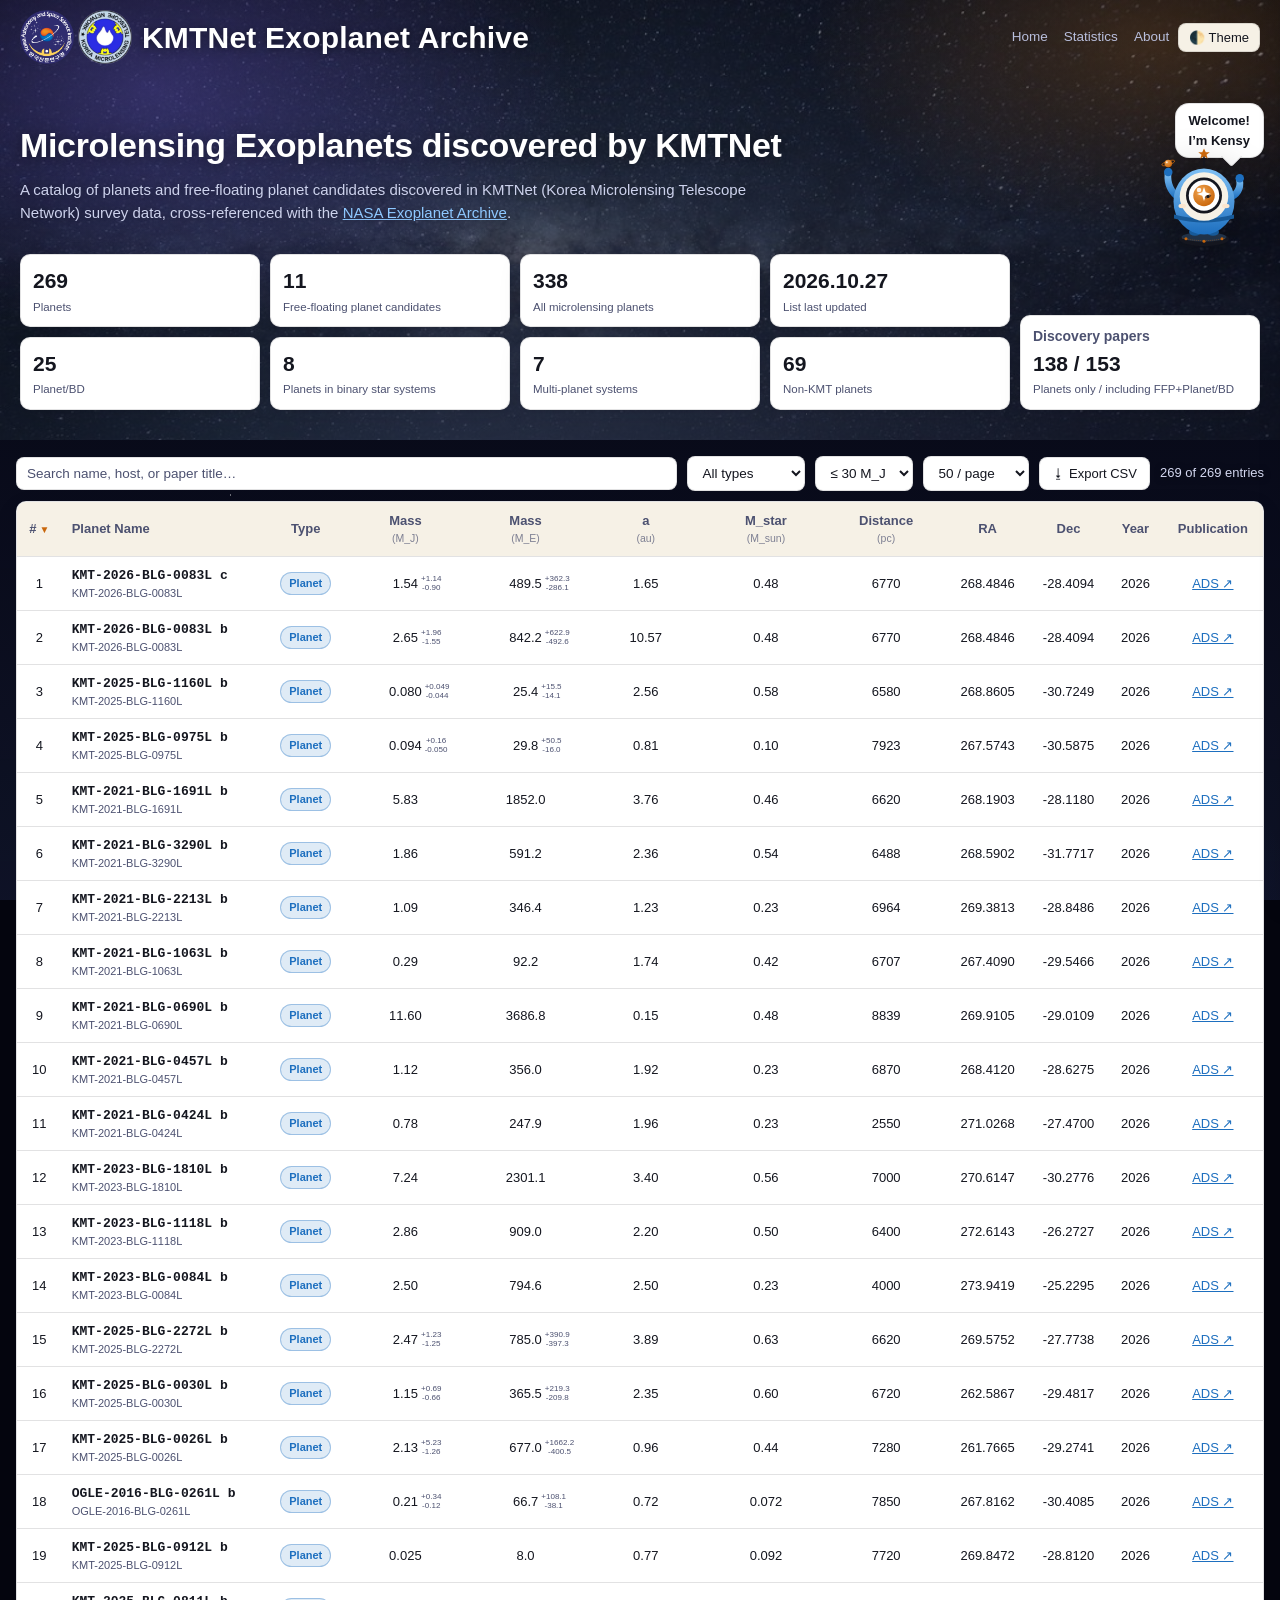
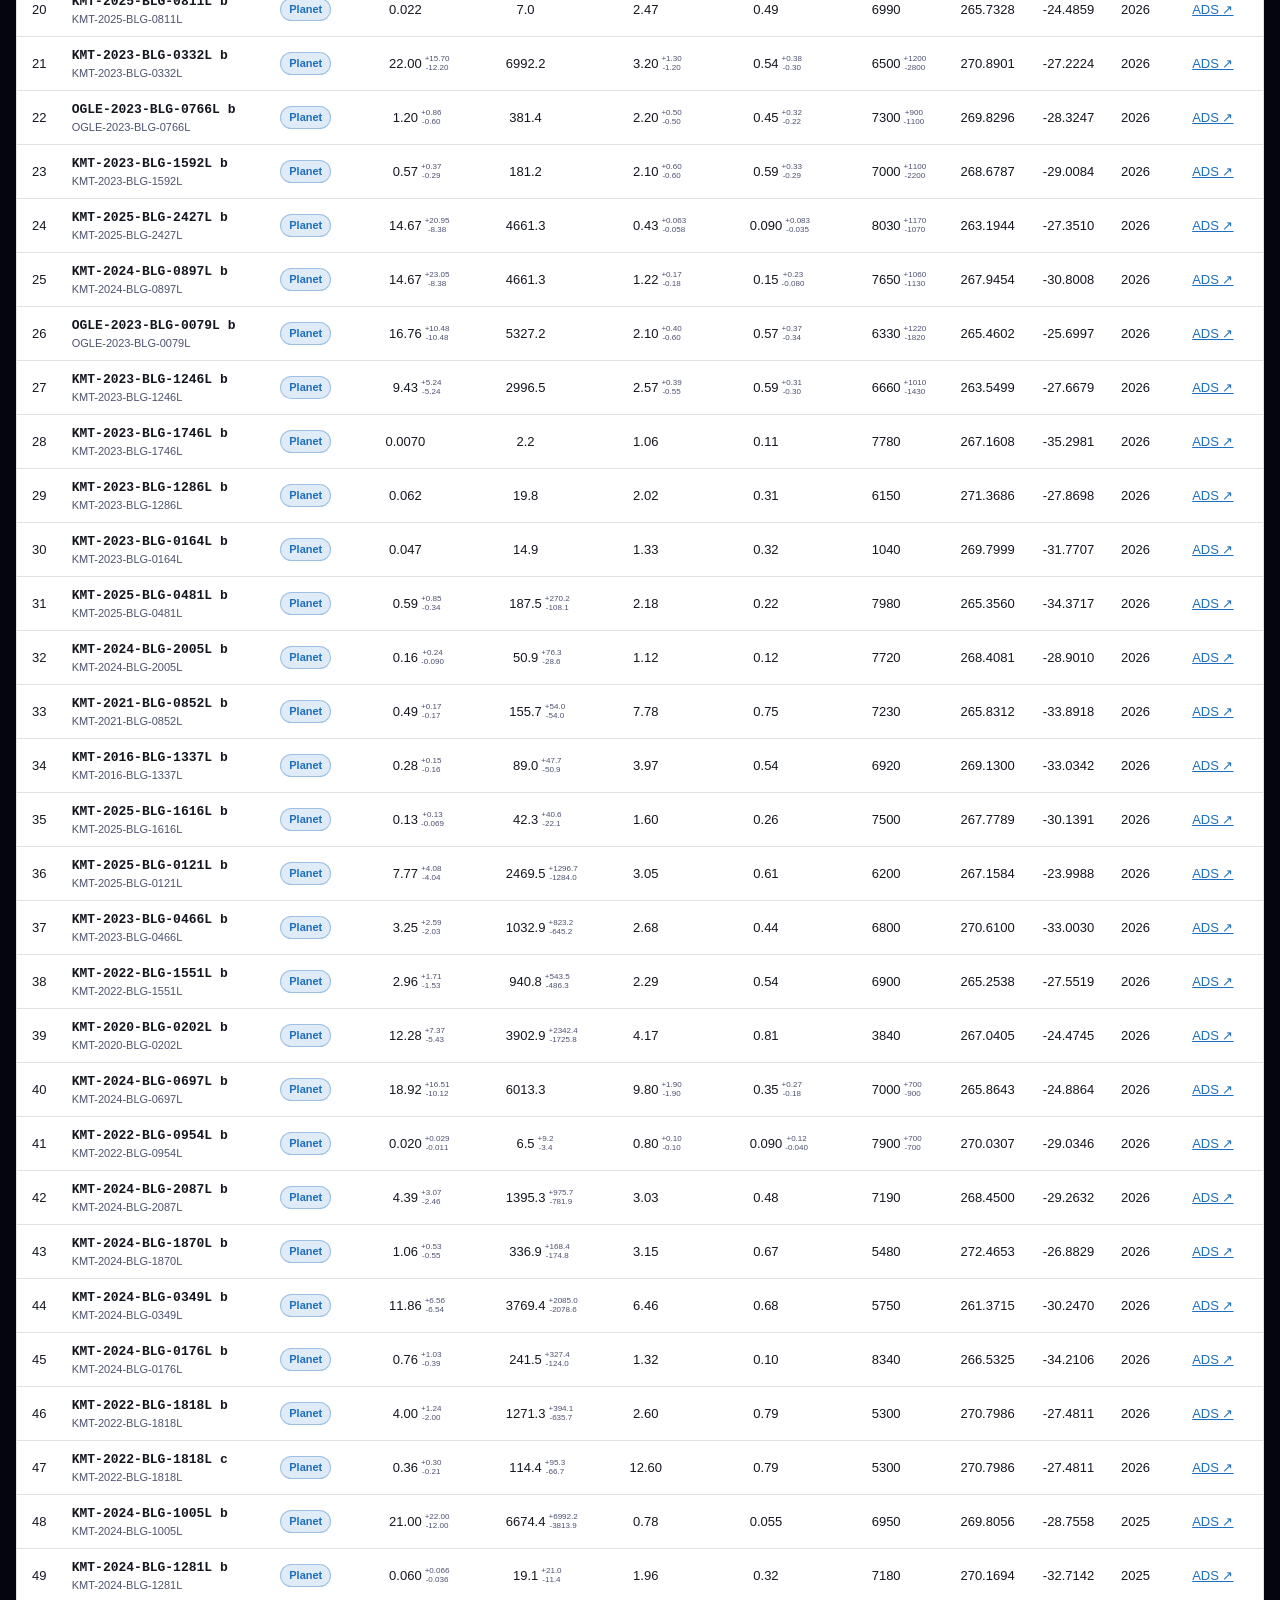
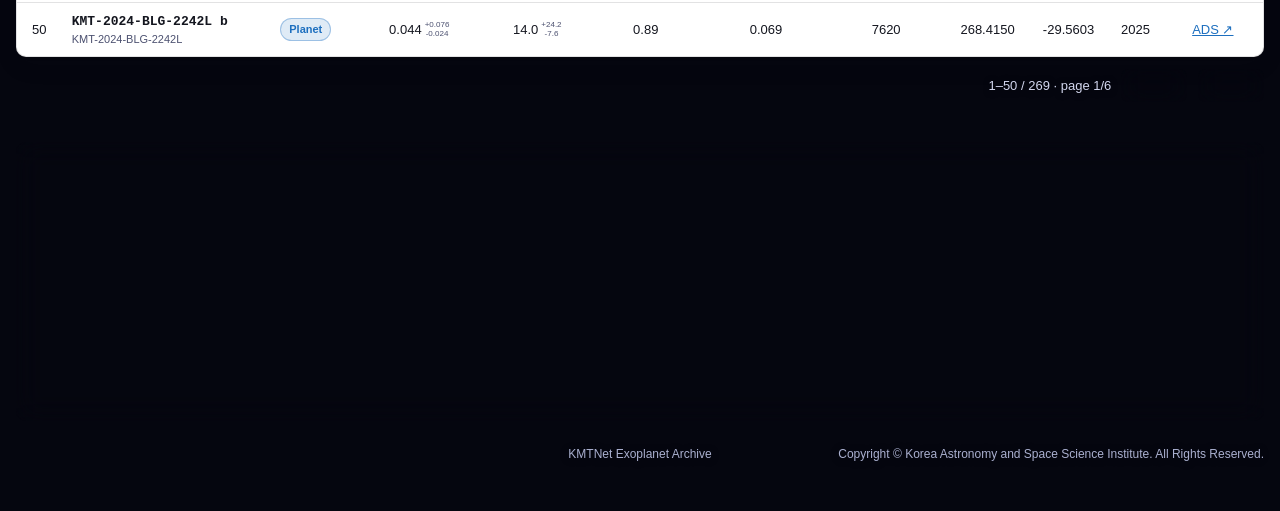
==== index.html @ 05f970b3 "Say "accepted and published" in the KMT-2024-BLG-0816 note Co-Authored-By: Claude Sonnet 5 <noreply@" ====
<!DOCTYPE html>
<html lang="en">
<head>
<meta charset="UTF-8" />
<meta name="viewport" content="width=device-width, initial-scale=1" />
<title>KMTNet Exoplanet Archive</title>
<meta name="description" content="A browsable catalog of exoplanets discovered by the Korea Microlensing Telescope Network (KMTNet), modeled after the NASA Exoplanet Archive." />
<link rel="stylesheet" href="assets/css/style.css?v=20261026b" />
</head>
<body>
<div class="wrap">

  <div class="topbar">
    <div class="brand">
      <div class="brand-title">
        <div class="brand-icons">
          <a href="https://www.kasi.re.kr/" target="_blank" rel="noopener">
            <img src="assets/images/kasi-logo.png" alt="KASI" class="brand-emblem" />
          </a>
          <a href="https://kmtnet.kasi.re.kr/kmtnet/" target="_blank" rel="noopener">
            <img src="assets/images/kmtnet-emblem.png" alt="KMTNet emblem" class="brand-emblem" />
          </a>
        </div>
        <a href="index.html"><span>KMTNet Exoplanet Archive</span></a>
      </div>
    </div>
    <nav>
      <a href="index.html">Home</a>
      <a href="stats.html">Statistics</a>
      <a href="#about">About</a>
      <!-- TODO: 오픈 준비되면 (1) git history에서 modeling.html/modeling-year.html 복구
           (git show <삭제 전 커밋>:modeling.html 등), (2) 아래에 <a href="modeling.html">Modeling</a>
           추가. 사용자가 명시적으로 오픈하라고 할 때만 진행할 것. -->
      <button class="theme-toggle" id="themeToggle" type="button">🌓 Theme</button>
    </nav>
  </div>

  <section class="hero">
    <div class="hero-top">
      <div class="hero-copy">
        <h1>Microlensing Exoplanets discovered by KMTNet</h1>
        <p>
          A catalog of planets and free-floating planet
          candidates discovered in KMTNet (Korea Microlensing Telescope Network) survey data,
          cross-referenced with the
          <a href="https://exoplanetarchive.ipac.caltech.edu/" target="_blank" rel="noopener">NASA Exoplanet Archive</a>.
        </p>
      </div>
      <div class="hero-mascot-wrap">
        <div class="mascot-bubble">Welcome!<br />I&rsquo;m Kensy</div>
        <img src="assets/images/kensy-mascot.svg" alt="Kensy, the KMTNet mascot" class="hero-mascot" />
      </div>
    </div>
    <div class="stat-grid">
      <div class="stat-card stat-card-clickable" id="totalCard" role="button" tabindex="0"><div class="num" id="statTotal">—</div><div class="label">Planets</div></div>
      <div class="stat-card stat-card-clickable" id="ffpCard" role="button" tabindex="0"><div class="num" id="statFfp">—</div><div class="label">Free-floating planet candidates</div></div>
      <div class="stat-card stat-card-clickable" id="allEventsCard" role="button" tabindex="0"><div class="num" id="statAllEvents">—</div><div class="label">All microlensing planets</div></div>
      <div class="stat-card"><div class="num" id="statUpdated">—</div><div class="label">List last updated</div></div>
    </div>
    <div class="stat-grid stat-grid-secondary">
      <div class="stat-card stat-card-clickable" id="bdCard" role="button" tabindex="0"><div class="num" id="statBd">—</div><div class="label">Planet/BD</div></div>
      <div class="stat-card stat-card-clickable" id="binaryCard" role="button" tabindex="0"><div class="num" id="statBinary">—</div><div class="label">Planets in binary star systems</div></div>
      <div class="stat-card stat-card-clickable" id="multiCard" role="button" tabindex="0"><div class="num" id="statMulti">—</div><div class="label">Multi-planet systems</div></div>
      <div class="stat-card stat-card-clickable" id="nonKmtCard" role="button" tabindex="0"><div class="num" id="statNonKmt">—</div><div class="label">Non-KMT planets</div></div>
      <div class="stat-card" id="papersCard"><div class="num-title">Discovery papers</div><div class="num" id="statPapers">—</div><div class="label">Planets only / including FFP+Planet/BD</div></div>
    </div>
  </section>

  <section id="table">
    <p class="scope-note" id="scopeNote" hidden>Showing all microlensing planetary events, including non-KMTNet discoveries from the NASA Exoplanet Archive. Click “Planets” or “Free-floating planet candidates” above to return to the KMTNet-only catalog.</p>
    <div class="controls">
      <input type="search" id="searchInput" placeholder="Search name, host, or paper title…" aria-label="Search" />
      <select id="typeSelect" aria-label="Filter by type">
        <option value="all">All types</option>
        <option value="planet">Planet</option>
        <option value="bdplanet">Planet/BD</option>
        <option value="ffp">Free-floating</option>
      </select>
      <select id="massSelect" aria-label="Filter by mass cutoff">
        <option value="30" selected>≤ 30 M_J</option>
        <option value="13">≤ 13 M_J</option>
      </select>
      <select id="pageSizeSelect" aria-label="Rows per page">
        <option value="25">25 / page</option>
        <option value="50" selected>50 / page</option>
        <option value="100">100 / page</option>
        <option value="all">Show all</option>
      </select>
      <button class="btn" id="exportCsv" type="button">⭳ Export CSV</button>
      <span class="count" id="resultCount"></span>
    </div>

    <div class="table-scroll">
      <table class="data" id="dataTable">
        <thead><tr></tr></thead>
        <tbody></tbody>
      </table>
    </div>

    <div class="pager">
      <span id="pagerInfo"></span>
      <button class="btn" id="prevPage" type="button">◀ Prev</button>
      <button class="btn" id="nextPage" type="button">Next ▶</button>
    </div>
  </section>

  <section class="about" id="about">
    <h3>Exoplanet criteria</h3>
    <p>
      By default, this catalog classifies objects with masses at or below 30 Jupiter masses
      (&le; 30 M_Jup) as planets, following the criterion adopted by the
      <a href="https://exoplanetarchive.ipac.caltech.edu/docs/exoplanet_criteria.html" target="_blank" rel="noopener">NASA Exoplanet Archive</a>.
      Objects with masses up to 60 M_Jup are nevertheless retained in the database, following
      the upper-mass limit adopted by
      <a href="https://exoplanet.eu/catalog/" target="_blank" rel="noopener">exoplanet.eu/catalog</a>.
      This higher limit is motivated by the mass–density relationship of substellar objects,
      which shows a transition between the giant-planet/brown-dwarf sequence and stars at
      around 60 M_Jup (Hatzes &amp; Rauer, 2015). Objects with masses greater than 30 M_Jup and
      up to 60 M_Jup are labeled "Planet/BD" in this catalog, reflecting that boundary.
    </p>
    <p>
      Although approximately 13 M_Jup is commonly used as the boundary between planets and
      brown dwarfs, other mass limits have also been adopted depending on the physical
      criterion or catalog definition. A limit of approximately 13 M_Jup is based on the
      deuterium-burning threshold, whereas a higher limit of approximately 30 M_Jup is
      motivated by planet-formation scenarios that distinguish planet-like formation in
      protoplanetary disks from brown-dwarf or stellar formation through gravitational
      fragmentation.
    </p>
    <h3>Free-floating planet candidates</h3>
    <p>
      Free-floating planet (FFP) candidates are kept as a separate category and excluded from
      the "Planets" count and the "Announcements per year" chart. The
      <a href="https://www.iau.org/public/themes/pluto/" target="_blank" rel="noopener">IAU definition of a planet</a>
      requires it to orbit a star — an FFP has no bound host star by construction, so strictly
      speaking it does not meet that definition. These are therefore listed as planet
      candidates, not confirmed planets; their count is shown separately in the
      "Free-floating planet candidates" number above.
    </p>
    <p>
      Discovery papers are linked via ADS. Data last rebuilt: <span id="buildDate"></span>.
    </p>
  </section>

  <footer><span>KMTNet Exoplanet Archive</span><span>Copyright &copy; Korea Astronomy and Space Science Institute. All Rights Reserved.</span></footer>
</div>

<div class="overlay" id="overlay"></div>
<aside class="drawer" id="drawer">
  <button class="close" id="drawerClose" aria-label="Close">✕</button>
  <div id="drawerBody"></div>
</aside>

<button type="button" class="mascot-fab" id="mascotFab" aria-label="Back to top">
  <img src="assets/images/kensy-mascot.svg" alt="" />
</button>

<script src="assets/data/planets.js?v=20261027c"></script>
<script src="assets/js/app.js?v=20260928a"></script>
<script>document.getElementById("buildDate").textContent = new Date(document.lastModified).toISOString().slice(0,10);</script>
<script>
(function () {
  var fab = document.getElementById("mascotFab");
  if (!fab) return;

  var mouseX = null, mouseY = null;
  window.addEventListener("mousemove", function (e) {
    mouseX = e.clientX;
    mouseY = e.clientY;
  }, { passive: true });

  function positionNearCursor() {
    var w = fab.offsetWidth || 56, h = fab.offsetHeight || 56;
    var vw = window.innerWidth, vh = window.innerHeight;
    var x, y;
    if (mouseX == null) {
      // no mouse seen yet (touch device, or hasn't moved) - fall back to a corner
      x = vw - w - 20;
      y = vh - h - 20;
    } else {
      x = mouseX + 18;
      y = mouseY + 18;
      if (x + w > vw - 8) x = mouseX - w - 18;
      if (y + h > vh - 8) y = mouseY - h - 18;
      x = Math.max(8, Math.min(x, vw - w - 8));
      y = Math.max(8, Math.min(y, vh - h - 8));
    }
    fab.style.left = x + "px";
    fab.style.top = y + "px";
  }

  var wasShown = false;
  function onScroll() {
    var shown = window.scrollY > 400;
    if (shown && !wasShown) positionNearCursor();
    fab.classList.toggle("show", shown);
    wasShown = shown;
  }
  window.addEventListener("scroll", onScroll, { passive: true });
  onScroll();
  fab.addEventListener("click", function () {
    window.scrollTo({ top: 0, behavior: "instant" });
  });
})();
</script>
</body>
</html>
---- assets/css/style.css ----
:root {
  color-scheme: light dark;
  /* "Glass" panel tokens — cards sit as translucent panels over the fixed
     starfield/photo background (see body::before/::after below), so these
     are alpha colors rather than solid ones. Light/dark toggle changes how
     opaque/tinted the glass is, not the backdrop itself. */
  --bg: transparent;
  --bg-elev: #ffffff;
  --bg-elev-2: #f6f1e6;
  --text: #14161f;
  --text-dim: #4c5170;
  --border: rgba(20, 22, 31, 0.12);
  --accent: #c9670c;
  --accent-text: #ffffff;
  --accent-soft: #fbe6cf;
  --link: #1d6fbf;
  --planet: #1d6fbf;
  --bdplanet: #8a5a2b;
  --ffp: #5b3fa0;
  --row-hover: rgba(0, 0, 0, 0.04);
  --shadow: 0 1px 3px rgba(20, 22, 31, 0.1), 0 8px 24px rgba(20, 22, 31, 0.08);
  --glass-blur: blur(14px);
  /* Opaque (no blur) - a sticky element repainting backdrop-filter on every
     scroll tick is a well-known source of scroll jank, so the table's sticky
     header uses this instead of --bg-elev-2 + blur. */
  --sticky-header-bg: var(--bg-elev-2);
  --radius: 10px;
  --font-mono: "SFMono-Regular", Consolas, "Liberation Mono", Menlo, monospace;
}

:root:not([data-theme="light"]) {
  @media (prefers-color-scheme: dark) {
    --bg-elev: rgba(18, 20, 30, 0.68);
    --bg-elev-2: rgba(255, 255, 255, 0.06);
    --text: #eef1fb;
    --text-dim: #aab0d0;
    --border: rgba(255, 255, 255, 0.14);
    --accent: #e08a2c;
    --accent-text: #191008;
    --accent-soft: #3a2a14;
    --link: #6fb3f2;
    --planet: #6fb3f2;
    --bdplanet: #e0b070;
    --ffp: #b79cf0;
    --row-hover: rgba(255, 255, 255, 0.06);
    --shadow: 0 1px 3px rgba(0, 0, 0, 0.4), 0 8px 28px rgba(0, 0, 0, 0.35);
    --sticky-header-bg: rgba(18, 20, 30, 0.92);
  }
}

:root[data-theme="dark"] {
  --bg-elev: rgba(18, 20, 30, 0.68);
  --bg-elev-2: rgba(255, 255, 255, 0.06);
  --text: #eef1fb;
  --text-dim: #aab0d0;
  --border: rgba(255, 255, 255, 0.14);
  --accent: #e08a2c;
  --accent-text: #191008;
  --accent-soft: #3a2a14;
  --link: #6fb3f2;
  --planet: #6fb3f2;
  --bdplanet: #e0b070;
  --ffp: #b79cf0;
  --row-hover: rgba(255, 255, 255, 0.06);
  --shadow: 0 1px 3px rgba(0, 0, 0, 0.4), 0 8px 28px rgba(0, 0, 0, 0.35);
  --sticky-header-bg: rgba(18, 20, 30, 0.92);
}

* { box-sizing: border-box; }

html { background: #05060f; }

body {
  margin: 0;
  /* Explicitly transparent (not just omitted) so a host page that stamps its
     own default body background (e.g. an embedding preview) can't paint in
     front of the fixed body::before/::after backdrop layers below - they're
     negative z-index descendants of a non-stacking-context body, so any
     opaque body fill hides them entirely. html's background is the
     fallback behind everything. */
  background: transparent;
  color: var(--text);
  font: 15px/1.5 -apple-system, BlinkMacSystemFont, "Segoe UI", Roboto, Helvetica, Arial, sans-serif;
  padding: 0 max(16px, env(safe-area-inset-left)) 48px max(16px, env(safe-area-inset-right));
  min-height: 100vh;
}

/* ---------- Fixed deep-space backdrop ---------- */
/* Behind the whole page (not just the hero), so every panel reads as a
   glass card floating over the sky. The last background-image layer is a
   real KMTNet night-sky photo (Milky Way over a KMTNet dome, cropped to
   sky only); the color glows and dark veil above it stay translucent so
   the photo shows through while keeping text legible. */
body::before,
body::after {
  content: "";
  position: fixed;
  inset: 0;
  pointer-events: none;
}

body::before {
  z-index: -2;
  background-image:
    radial-gradient(ellipse 55% 45% at 12% 10%, rgba(130, 110, 255, 0.32), transparent 60%),
    radial-gradient(ellipse 45% 35% at 90% 5%, rgba(224, 138, 44, 0.22), transparent 60%),
    radial-gradient(ellipse 60% 50% at 65% 100%, rgba(60, 150, 220, 0.2), transparent 60%),
    linear-gradient(180deg, rgba(5, 6, 15, 0.55) 0%, rgba(10, 13, 30, 0.68) 45%, rgba(18, 22, 44, 0.85) 100%),
    url("../images/milkyway-bg.jpg");
  /* The photo stretches to fill the page width and reaches down to just
     above the stat-card row (measured ~444px on a typical 900px-tall
     desktop viewport) — a mild vertical enlargement from its native
     400px. Below it, the gradient/star layers show through as the
     original synthetic backdrop. */
  background-size: 100% 100%, 100% 100%, 100% 100%, 100% 100%, 100% 440px;
  background-position: 0 0, 0 0, 0 0, 0 0, center top;
  background-repeat: no-repeat;
  background-attachment: fixed;
}

body::after {
  z-index: -1;
  opacity: 0.8;
  background-image:
    radial-gradient(1px 1px at 6% 12%, #fff, transparent 60%),
    radial-gradient(1px 1px at 14% 38%, #fff, transparent 60%),
    radial-gradient(1px 1px at 22% 74%, #cfe0ff, transparent 60%),
    radial-gradient(1px 1px at 31% 22%, #fff, transparent 60%),
    radial-gradient(1px 1px at 39% 58%, #fff, transparent 60%),
    radial-gradient(1px 1px at 47% 88%, #cfe0ff, transparent 60%),
    radial-gradient(1px 1px at 55% 15%, #fff, transparent 60%),
    radial-gradient(1px 1px at 63% 46%, #fff, transparent 60%),
    radial-gradient(1px 1px at 71% 80%, #fff, transparent 60%),
    radial-gradient(1px 1px at 79% 28%, #cfe0ff, transparent 60%),
    radial-gradient(1px 1px at 87% 64%, #fff, transparent 60%),
    radial-gradient(1px 1px at 95% 10%, #fff, transparent 60%),
    radial-gradient(1px 1px at 4% 92%, #fff, transparent 60%),
    radial-gradient(1.6px 1.6px at 18% 55%, #fff, transparent 65%),
    radial-gradient(1.6px 1.6px at 36% 95%, #fff, transparent 65%),
    radial-gradient(1.6px 1.6px at 58% 33%, #fff, transparent 65%),
    radial-gradient(1.6px 1.6px at 76% 68%, #fff, transparent 65%),
    radial-gradient(1.6px 1.6px at 92% 40%, #fff, transparent 65%),
    radial-gradient(1.6px 1.6px at 9% 66%, #fff, transparent 65%);
  background-size: 100% 100%;
  background-attachment: fixed;
}

a { color: var(--link); }

.wrap {
  max-width: 1320px;
  margin: 0 auto;
}

/* Frosted-glass panel: shared look for every card floating over the sky. */
.glass {
  background: var(--bg-elev);
  border: 1px solid var(--border);
  border-radius: var(--radius);
  box-shadow: var(--shadow);
  backdrop-filter: var(--glass-blur);
  -webkit-backdrop-filter: var(--glass-blur);
}

/* ---------- Top bar ---------- */
.topbar {
  display: flex;
  align-items: center;
  justify-content: space-between;
  gap: 12px;
  margin: 0 0 12px;
  padding: 10px 4px;
  flex-wrap: wrap;
}

.brand {
  display: flex;
  flex-direction: column;
  gap: 3px;
}

.brand-title {
  display: flex;
  align-items: center;
  gap: 10px;
  font-weight: 700;
  font-size: 30px;
  letter-spacing: 0.2px;
  color: #ffffff;
  text-shadow: 0 1px 8px rgba(0, 0, 0, 0.5);
}

.brand-title a {
  color: inherit;
  text-decoration: none;
}

.brand-icons {
  display: flex;
  align-items: center;
  gap: 4px;
}

.brand-emblem {
  height: 54px;
  width: auto;
  display: block;
  flex: none;
}

.topbar nav {
  display: flex;
  gap: 2px;
  align-items: center;
}

.topbar nav a {
  color: #b9bfdd;
  text-decoration: none;
  padding: 6px 7px;
  border-radius: 8px;
  font-size: 13.5px;
}

.theme-toggle {
  border: 1px solid var(--border);
  background: var(--bg-elev-2);
  color: var(--text);
  border-radius: 8px;
  padding: 6px 10px;
  cursor: pointer;
  font-size: 13px;
}

/* ---------- Hero ---------- */
/* No background of its own any more — the fixed starfield behind the whole
   page (body::before/::after) shows straight through, so the hero is just
   text, always light-colored since the backdrop is reliably dark. */
.hero {
  padding: 28px 4px 24px;
}

.hero-top {
  display: flex;
  align-items: center;
  justify-content: space-between;
  gap: 24px;
}

.hero-copy { flex: 1 1 auto; min-width: 0; }

.hero-mascot-wrap {
  position: relative;
  flex: none;
  /* .hero has 4px of side padding that the table/chart cards below don't,
     so nudge the mascot+bubble group right by that same 4px - lines their
     right edges up with the table's right edge instead of sitting 4px short. */
  transform: translateX(4px);
}

.hero-mascot {
  height: 140px;
  width: auto;
  display: block;
  filter: drop-shadow(0 8px 20px rgba(0, 0, 0, 0.35));
}

.hero-mascot-link {
  display: block;
  transition: transform 0.15s ease;
}

.hero-mascot-link:hover,
.hero-mascot-link:focus-visible {
  transform: translateY(-3px);
}

.mascot-bubble {
  /* Anchored from the right (the mascot sits near the page's right edge), so
     a longer message grows leftward into free space instead of overflowing
     past the viewport edge. Anchored from the bottom too - near the top of
     Kensy's head - so a message that wraps to two lines grows further up
     instead of down into the character. */
  position: absolute;
  bottom: 96px;
  right: 0;
  max-width: min(280px, 60vw);
  background: var(--bg-elev);
  color: var(--text);
  border: 1px solid var(--border);
  border-radius: 14px;
  padding: 7px 13px;
  font-size: 13px;
  font-weight: 600;
  white-space: normal;
  box-shadow: var(--shadow);
  backdrop-filter: var(--glass-blur);
  -webkit-backdrop-filter: var(--glass-blur);
}

.mascot-bubble::after {
  content: "";
  position: absolute;
  bottom: -7px;
  right: 24px;
  width: 14px;
  height: 14px;
  background: inherit;
  border-right: 1px solid var(--border);
  border-bottom: 1px solid var(--border);
  transform: rotate(45deg);
  border-bottom-right-radius: 3px;
}

@media (max-width: 720px) {
  .hero-top { flex-direction: column; align-items: flex-start; }
  .hero-mascot-wrap { align-self: center; transform: none; }
  .hero-mascot { height: 100px; }
  .mascot-bubble { left: 50%; right: auto; bottom: 68px; transform: translateX(-50%); }
  .mascot-bubble::after { left: 50%; right: auto; margin-left: -7px; }
}

/* A little hop whenever the theme switches - Kensy reacting to the light change. */
@keyframes mascotHop {
  0% { transform: translateY(0) rotate(0deg) scale(1); }
  30% { transform: translateY(-10px) rotate(-8deg) scale(1.05); }
  55% { transform: translateY(2px) rotate(6deg) scale(0.97); }
  100% { transform: translateY(0) rotate(0deg) scale(1); }
}

.mascot-hop { animation: mascotHop 0.5s ease; }

@media (prefers-reduced-motion: reduce) {
  .mascot-hop { animation: none; }
}

/* ---------- Floating mascot (back-to-top) ---------- */
.mascot-fab {
  position: fixed;
  /* left/top are set from JS, near the cursor's last known position, so it
     appears where the mouse already is instead of a fixed page corner. */
  left: 0;
  top: 0;
  width: 56px;
  height: 56px;
  padding: 6px;
  border-radius: 50%;
  border: 1px solid var(--border);
  background: var(--bg-elev);
  box-shadow: var(--shadow);
  backdrop-filter: var(--glass-blur);
  -webkit-backdrop-filter: var(--glass-blur);
  cursor: pointer;
  z-index: 60;
  opacity: 0;
  transform: translateY(14px) scale(0.85);
  pointer-events: none;
  transition: opacity 0.2s ease, transform 0.2s ease;
}

.mascot-fab.show {
  opacity: 1;
  transform: translateY(0) scale(1);
  pointer-events: auto;
}

.mascot-fab:hover { transform: translateY(-2px) scale(1.05); }

.mascot-fab img {
  width: 100%;
  height: 100%;
  object-fit: contain;
  display: block;
}

.hero h1 {
  font-size: clamp(24px, 4vw, 34px);
  margin: 0 0 8px;
  letter-spacing: -0.01em;
  color: #ffffff;
  text-shadow: 0 2px 16px rgba(0, 0, 0, 0.5);
}

.hero p {
  color: #cdd2ec;
  max-width: 780px;
  margin: 0 0 24px;
  text-shadow: 0 1px 8px rgba(0, 0, 0, 0.4);
}

.hero p a { color: #8ec8ff; }
.hero p a:hover { color: #b7ddff; }

.stat-grid {
  display: grid;
  /* Fixed at 5 columns (the original card count) rather than auto-fit, so a
     row showing fewer cards keeps the same per-card width as a full row —
     the extra columns just stay empty instead of the cards stretching wider. */
  grid-template-columns: repeat(5, minmax(120px, 1fr));
  gap: 10px;
}

.stat-grid-secondary {
  margin-top: 10px;
}

#papersCard {
  /* Discovery papers has an extra title line, so it's naturally taller than
     the rest. A negative top margin removes that extra height from the
     grid row's own auto-sizing (so the row and its other four cards stay
     exactly as before) while visually pushing the card upward, overlapping
     into the row above, instead of growing the row itself. */
  margin-top: -22px;
  position: relative;
}

.stat-card {
  background: var(--bg-elev);
  border: 1px solid var(--border);
  border-radius: var(--radius);
  padding: 10px 12px;
  box-shadow: var(--shadow);
  backdrop-filter: var(--glass-blur);
  -webkit-backdrop-filter: var(--glass-blur);
}

.stat-card .num {
  font-size: 21px;
  font-weight: 700;
  font-variant-numeric: tabular-nums;
  color: var(--text);
}

.stat-card .num-title {
  font-size: 14px;
  font-weight: 600;
  color: var(--text-dim);
  margin-bottom: 1px;
}

.stat-card .label {
  color: var(--text-dim);
  font-size: 11.5px;
  margin-top: 2px;
}

/* ---------- Chart ---------- */
.chart-card {
  background: var(--bg-elev);
  border: 1px solid var(--border);
  border-radius: var(--radius);
  padding: 16px 18px 8px;
  margin: 20px 0;
  box-shadow: var(--shadow);
  backdrop-filter: var(--glass-blur);
  -webkit-backdrop-filter: var(--glass-blur);
}

.chart-card h2 {
  font-size: 14px;
  margin: 0 0 4px;
  color: var(--text-dim);
  font-weight: 600;
  text-transform: uppercase;
  letter-spacing: 0.04em;
}

.chart-note {
  font-size: 12px;
  color: var(--text-dim);
  margin: 0 0 10px;
}

.mass-grid {
  display: grid;
  grid-template-columns: repeat(4, minmax(120px, 1fr));
  gap: 10px;
  margin-bottom: 12px;
}

.mass-grid-compact {
  margin: 0 0 16px;
}

.mass-grid .stat-card { box-shadow: none; }

@media (max-width: 720px) {
  .mass-grid { grid-template-columns: repeat(auto-fit, minmax(120px, 1fr)); }
}

.data-chart { width: 100%; height: auto; display: block; }
.data-chart .bar { fill: var(--planet); }
.data-chart text { fill: var(--text-dim); font-size: 9.5px; font-family: var(--font-mono); }
.data-chart .bar-label { fill: var(--text); font-size: 9.5px; font-weight: 600; pointer-events: none; }
.data-chart .axis-line { stroke: var(--border); stroke-width: 1; }
.data-chart .bar-hit { fill: transparent; }
.data-chart .year-group:hover .bar-hit,
.data-chart .hist-group:hover .bar-hit { fill: color-mix(in srgb, var(--text) 8%, transparent); }

.data-chart .grid-line { stroke: var(--border); stroke-width: 1; opacity: 0.6; }
.data-chart .axis-title { fill: var(--text-dim); font-size: 10.5px; font-weight: 600; letter-spacing: 0.02em; }
.data-chart .point { fill: var(--planet); fill-opacity: 0.8; stroke: var(--bg-elev); stroke-width: 0.5; r: 4; transition: r 120ms ease, fill-opacity 120ms ease; }
.data-chart .scatter-group { cursor: pointer; }
.data-chart .scatter-group:hover .point { r: 6; fill-opacity: 1; }

.data-chart .line { stroke-width: 2; fill: none; }
.data-chart .cum-line { stroke: var(--planet); }
.data-chart .pct-line { stroke: var(--accent); stroke-dasharray: 4 2; }
.data-chart .line-point { stroke: var(--bg-elev); stroke-width: 1; transition: r 120ms ease; }
.data-chart .cum-point { fill: var(--planet); }
.data-chart .pct-point { fill: var(--accent); }
.data-chart .line-point-group:hover .line-point { r: 5; }
.data-chart .pct-label { fill: var(--accent); }

.legend {
  display: flex;
  gap: 16px;
  flex-wrap: wrap;
  font-size: 12px;
  color: var(--text-dim);
  padding: 6px 2px 12px;
}
.legend span { display: inline-flex; align-items: center; gap: 6px; }
.legend i { width: 10px; height: 10px; border-radius: 2px; display: inline-block; }
.legend .csv-link { margin-left: auto; text-decoration: none; }
.legend .csv-link:hover { text-decoration: underline; }

/* ---------- Controls ---------- */
.controls {
  display: flex;
  gap: 10px;
  flex-wrap: wrap;
  align-items: center;
  margin: 22px 0 10px;
}

.controls input[type="search"],
.controls select {
  background: var(--bg-elev);
  border: 1px solid var(--border);
  color: var(--text);
  border-radius: 8px;
  padding: 8px 10px;
  font-size: 13.5px;
  backdrop-filter: var(--glass-blur);
  -webkit-backdrop-filter: var(--glass-blur);
}

.controls input[type="search"] { flex: 1 1 220px; min-width: 160px; }
.controls input[type="search"]::placeholder { color: var(--text-dim); }

.controls .count {
  margin-left: auto;
  color: #d3d7ef;
  font-size: 13px;
  white-space: nowrap;
  text-shadow: 0 1px 6px rgba(0, 0, 0, 0.5);
}

.btn {
  background: var(--bg-elev);
  border: 1px solid var(--border);
  color: var(--text);
  border-radius: 8px;
  padding: 8px 12px;
  cursor: pointer;
  font-size: 13px;
  backdrop-filter: var(--glass-blur);
  -webkit-backdrop-filter: var(--glass-blur);
}
.btn:hover { background: var(--bg-elev-2); }
.btn.primary {
  background: var(--accent);
  border-color: var(--accent);
  color: var(--accent-text);
  font-weight: 600;
}

/* ---------- Table ---------- */
.table-scroll {
  overflow-x: auto;
  border: 1px solid var(--border);
  border-radius: var(--radius);
  background: var(--bg-elev);
  box-shadow: var(--shadow);
  backdrop-filter: var(--glass-blur);
  -webkit-backdrop-filter: var(--glass-blur);
}

table.data {
  border-collapse: collapse;
  width: 100%;
  min-width: 980px;
  font-size: 13px;
}

table.data thead th {
  position: sticky;
  top: 0;
  /* Opaque, no backdrop-filter: a blurred sticky element has to repaint the
     blur every scroll frame, which is what made scrolling the year-bar
     popup's table feel sluggish. */
  background: var(--sticky-header-bg);
  text-align: center;
  padding: 9px 10px;
  border-bottom: 1px solid var(--border);
  white-space: nowrap;
  cursor: pointer;
  user-select: none;
  font-weight: 600;
  color: var(--text-dim);
}

table.data thead th.col-name { text-align: left; }

table.data thead th:hover { color: var(--text); }

table.data thead th .arrow { opacity: 0.5; margin-left: 3px; font-size: 10px; }
table.data thead th.sorted .arrow { opacity: 1; color: var(--accent); }

table.data thead th .col-label { display: block; }
table.data thead th .col-unit {
  display: block;
  font-weight: 400;
  font-size: 10.5px;
  opacity: 0.7;
  margin-top: 1px;
}


.disk-bulge { cursor: help; }

table.data tbody td {
  padding: 8px 10px;
  border-bottom: 1px solid var(--border);
  white-space: nowrap;
  text-align: center;
  font-variant-numeric: tabular-nums;
  color: var(--text);
}

table.data tbody td.col-name { text-align: left; }

table.data tbody tr { cursor: pointer; }
table.data tbody tr:hover { background: var(--row-hover); }
table.data tbody tr:last-child td { border-bottom: none; }

table.data tbody tr:has(.empty-state) { cursor: default; }
table.data tbody tr:has(.empty-state):hover { background: none; }

.empty-state {
  display: flex;
  flex-direction: column;
  align-items: center;
  gap: 10px;
  padding: 36px 16px;
  white-space: normal;
}

.empty-state img { height: 72px; width: auto; }

.empty-state p {
  margin: 0;
  color: var(--text-dim);
  font-size: 14px;
}

.name-cell strong { font-family: var(--font-mono); font-weight: 600; }
.name-cell .host { display: block; font-size: 11px; color: var(--text-dim); }

.pill {
  display: inline-block;
  padding: 2px 8px;
  border-radius: 999px;
  font-size: 11px;
  font-weight: 600;
  border: 1px solid transparent;
}
.pill.planet { color: var(--planet); background: color-mix(in srgb, var(--planet) 14%, transparent); border-color: color-mix(in srgb, var(--planet) 35%, transparent); }
.pill.bdplanet { color: var(--bdplanet); background: color-mix(in srgb, var(--bdplanet) 16%, transparent); border-color: color-mix(in srgb, var(--bdplanet) 35%, transparent); }
.pill.ffp { color: var(--ffp); background: color-mix(in srgb, var(--ffp) 16%, transparent); border-color: color-mix(in srgb, var(--ffp) 35%, transparent); }

.na { color: var(--text-dim); opacity: 0.6; }

/* .val wraps just the headline number so centering in the table cell is based
   on that number alone — .err-stack is pulled out of flow (absolutely
   positioned off its right edge) so it never skews where the number sits. */
.val { position: relative; display: inline-block; }

.err-stack {
  position: absolute;
  left: 100%;
  top: 50%;
  transform: translateY(-50%);
  display: inline-flex;
  flex-direction: column;
  justify-content: center;
  font-size: 0.62em;
  line-height: 1.05;
  color: var(--text-dim);
  margin-left: 3px;
  white-space: nowrap;
  cursor: help;
}

/* Columns that can carry an .err-stack (see above) need a reserved minimum
   width: the stack is positioned out of flow, so a table's own auto-sizing
   never accounts for it, and a small subset of rows (e.g. one year's worth
   in the year-bar popup) can size the column too tight to fit it, spilling
   into the next column. */
table.data th.col-err,
table.data td.col-err {
  min-width: 108px;
}

.pager {
  display: flex;
  align-items: center;
  gap: 10px;
  justify-content: flex-end;
  margin-top: 12px;
  color: #d3d7ef;
  font-size: 13px;
  text-shadow: 0 1px 6px rgba(0, 0, 0, 0.5);
}

/* ---------- Detail drawer ---------- */
.overlay {
  position: fixed;
  inset: 0;
  background: rgba(5, 6, 10, 0.6);
  display: none;
  z-index: 40;
}
.overlay.open { display: block; }

.drawer {
  position: fixed;
  top: 0;
  right: 0;
  height: 100%;
  width: min(440px, 100%);
  background: var(--bg-elev);
  border-left: 1px solid var(--border);
  box-shadow: var(--shadow);
  backdrop-filter: var(--glass-blur);
  -webkit-backdrop-filter: var(--glass-blur);
  transform: translateX(100%);
  transition: transform 0.2s ease;
  z-index: 41;
  overflow-y: auto;
  padding: 20px;
  color: var(--text);
}
.drawer.open { transform: translateX(0); }

.drawer h2 {
  font-family: var(--font-mono);
  font-size: 19px;
  margin: 0 0 4px;
  padding-right: 30px;
}

.drawer-kensy {
  display: flex;
  align-items: center;
  gap: 8px;
  margin: 0 0 12px;
  color: var(--text-dim);
  font-size: 12.5px;
  font-weight: 600;
}

.drawer-kensy img { height: 32px; width: auto; flex: none; }

.drawer .close {
  position: absolute;
  top: 16px;
  right: 16px;
  background: none;
  border: none;
  color: var(--text-dim);
  font-size: 20px;
  cursor: pointer;
  line-height: 1;
}

.drawer dl {
  display: grid;
  grid-template-columns: 130px 1fr;
  gap: 8px 10px;
  margin: 18px 0;
  font-size: 13.5px;
}
.drawer dt { color: var(--text-dim); }
.drawer dd { margin: 0; }

.drawer .abstract-link {
  display: inline-block;
  margin-top: 6px;
  padding: 8px 12px;
  border-radius: 8px;
  background: var(--accent);
  color: var(--accent-text);
  text-decoration: none;
  font-size: 13px;
  font-weight: 600;
}

.drawer .title-text {
  color: var(--text-dim);
  font-size: 13px;
  margin: 6px 0 0;
}

.stat-card-clickable { cursor: pointer; }
.stat-card-clickable:hover { border-color: var(--accent); }

.modal {
  position: fixed;
  top: 50%;
  left: 50%;
  transform: translate(-50%, -50%) scale(0.97);
  width: min(480px, calc(100vw - 32px));
  max-height: 82vh;
  overflow-y: auto;
  background: var(--bg-elev);
  border: 1px solid var(--border);
  border-radius: var(--radius);
  box-shadow: var(--shadow);
  backdrop-filter: var(--glass-blur);
  -webkit-backdrop-filter: var(--glass-blur);
  padding: 22px;
  color: var(--text);
  z-index: 41;
  opacity: 0;
  pointer-events: none;
  transition: opacity 0.15s ease, transform 0.15s ease;
}
.modal.open { opacity: 1; pointer-events: auto; transform: translate(-50%, -50%) scale(1); }

.modal.modal-wide {
  width: min(1120px, calc(100vw - 32px));
  /* User-resizable (drag the bottom-right corner) so a year with many wide
     columns can be widened enough to see without the inner table scrolling. */
  resize: both;
  overflow: auto;
  min-width: 420px;
  min-height: 260px;
  max-width: 96vw;
  max-height: 92vh;
}

.modal h2 {
  font-family: var(--font-mono);
  font-size: 18px;
  margin: 0 0 2px;
  padding-right: 30px;
}

.modal-subtitle {
  color: var(--text-dim);
  font-size: 13px;
  margin: 0 0 16px;
}

.modal .close {
  position: absolute;
  top: 16px;
  right: 16px;
  background: none;
  border: none;
  color: var(--text-dim);
  font-size: 20px;
  cursor: pointer;
  line-height: 1;
}

.modal .table-scroll { box-shadow: none; }


.scope-note {
  font-size: 12.5px;
  color: var(--text-dim);
  background: var(--bg-elev-2);
  border: 1px solid var(--border);
  border-radius: 8px;
  padding: 8px 12px;
  margin: 0 0 12px;
}
.scope-note[hidden] { display: none; }

/* ---------- About / footer ---------- */
.about {
  margin-top: 40px;
  padding: 12px 24px;
  color: var(--text-dim);
  font-size: 11.5px;
  line-height: 1.65;
  background: var(--bg-elev);
  border: 1px solid var(--border);
  border-radius: var(--radius);
  box-shadow: var(--shadow);
  backdrop-filter: var(--glass-blur);
  -webkit-backdrop-filter: var(--glass-blur);
}
.about p { margin: 0 0 10px; }
.about p:last-child { margin-bottom: 0; }
.about h3 { color: var(--text); font-size: 11px; text-transform: uppercase; letter-spacing: 0.04em; margin: 14px 0 6px; }
.about h3:first-of-type { margin-top: 0; }
.about code { font-family: var(--font-mono); background: var(--bg-elev-2); padding: 1px 5px; border-radius: 4px; }

/* ---------- Modeling page ---------- */
.year-list-grid {
  display: grid;
  grid-template-columns: repeat(auto-fill, minmax(70px, 1fr));
  gap: 7px;
  margin-top: 24px;
}

.year-card {
  display: block;
  text-align: center;
  padding: 12px 7px;
  background: var(--bg-elev);
  border: 1px solid var(--border);
  border-radius: var(--radius);
  box-shadow: var(--shadow);
  backdrop-filter: var(--glass-blur);
  -webkit-backdrop-filter: var(--glass-blur);
  color: var(--text);
  text-decoration: none;
  font-size: 15px;
  font-weight: 700;
  font-variant-numeric: tabular-nums;
}

.year-card:hover { border-color: var(--accent); }

.upload-form {
  display: flex;
  flex-direction: column;
  align-items: flex-start;
  gap: 14px;
  margin-top: 4px;
}

.upload-form input[type="file"] {
  font-size: 13px;
  color: var(--text);
}

.upload-status {
  margin-top: 14px;
  font-size: 13px;
  color: var(--text-dim);
}

.file-name-btn {
  background: none;
  border: none;
  padding: 0;
  margin: 0;
  color: var(--link);
  cursor: pointer;
  font: inherit;
  text-decoration: underline;
}

.file-remove-btn {
  background: none;
  border: none;
  padding: 2px 6px;
  color: var(--text-dim);
  cursor: pointer;
  font-size: 13px;
  line-height: 1;
  border-radius: 4px;
}

table.file-table {
  border-collapse: collapse;
  width: auto;
  font-size: 13px;
}

table.file-table th {
  text-align: left;
  padding: 9px 10px;
  border-bottom: 1px solid var(--border);
  font-weight: 600;
  color: var(--text-dim);
}

table.file-table td {
  padding: 8px 10px;
  border-bottom: 1px solid var(--border);
  color: var(--text);
}

table.file-table td.note-cell,
table.file-table th.note-col {
  text-align: center;
}

table.file-table td:first-child,
table.file-table th:first-child {
  min-width: 110px;
  padding-right: 4px;
}

table.file-table tbody tr:last-child td { border-bottom: none; }

.file-note-input {
  width: 600px;
  max-width: 100%;
  box-sizing: border-box;
  padding: 4px 6px;
  border: 1px solid transparent;
  border-radius: 6px;
  background: transparent;
  color: var(--text);
  font: inherit;
  font-size: 13px;
  text-align: center;
}

.file-note-input:hover,
.file-note-input:focus {
  border-color: var(--border);
  background: var(--bg-elev-2);
  outline: none;
}

.file-remove-btn:hover { color: var(--text); background: var(--bg-elev-2); }

.modal-image {
  width: min(900px, calc(100vw - 32px));
}

.modal-image img {
  display: block;
  width: 100%;
  height: auto;
  margin-top: 10px;
  border-radius: 8px;
}

footer {
  margin-top: 24px;
  color: #aab0d0;
  font-size: 12px;
  text-shadow: 0 1px 8px rgba(0, 0, 0, 0.4);
  display: grid;
  grid-template-columns: 1fr auto 1fr;
  align-items: center;
  gap: 8px 16px;
}
footer span:first-child { grid-column: 2; text-align: center; }
footer span:last-child { grid-column: 3; justify-self: end; text-align: right; }

@media (max-width: 640px) {
  /* The fixed 5-column stat grid (kept for desktop so a partial row's cards
     stay the same width as a full row) is too wide to fit a phone screen —
     fall back to letting cards wrap to fit instead. */
  .stat-grid { grid-template-columns: repeat(auto-fit, minmax(120px, 1fr)); }
  /* On the wrapped mobile layout, Discovery papers sits directly under
     another card instead of an empty column, so the desktop overlap trick
     would just clip into it — drop the negative margin here. */
  #papersCard { margin-top: 0; }
  .drawer { width: 100%; }
  .controls .count { margin-left: 0; width: 100%; order: 5; }
  footer { display: flex; flex-direction: column; align-items: center; text-align: center; }
  footer span:first-child, footer span:last-child { grid-column: auto; justify-self: auto; }
}
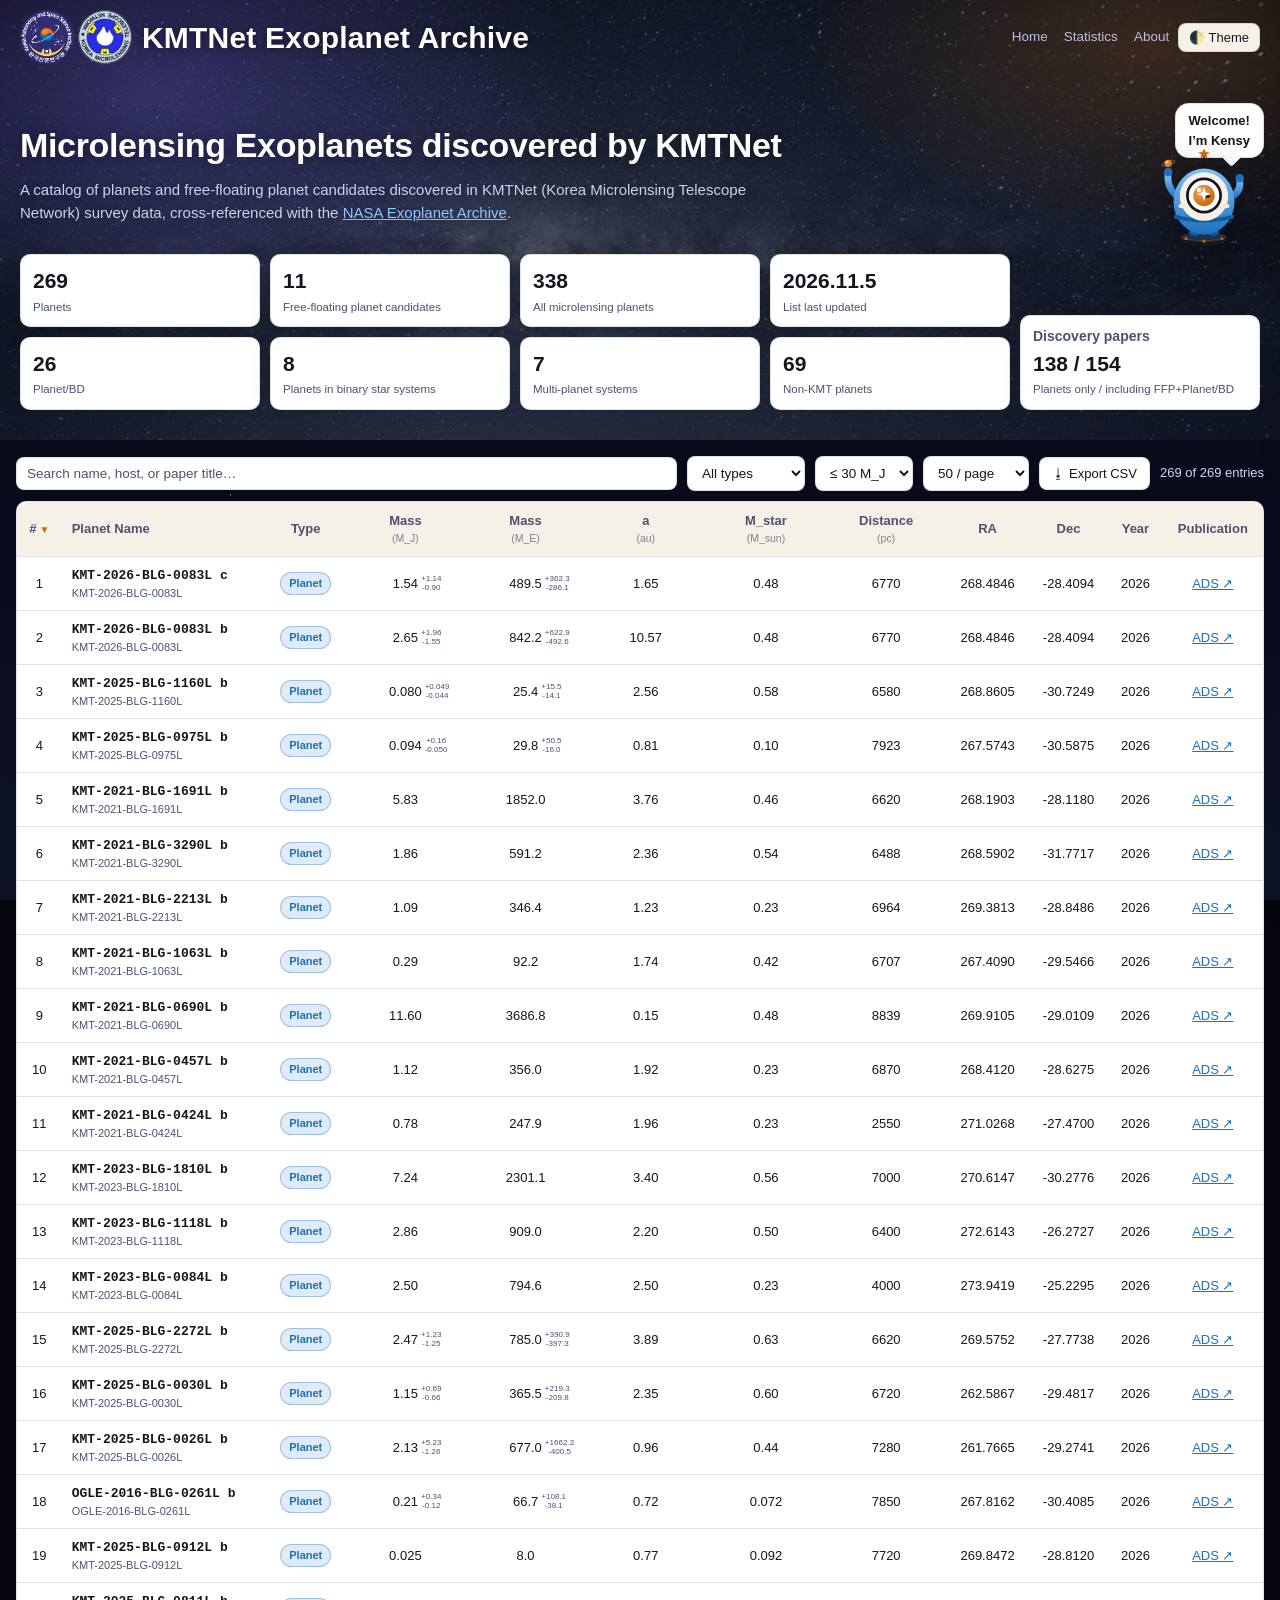
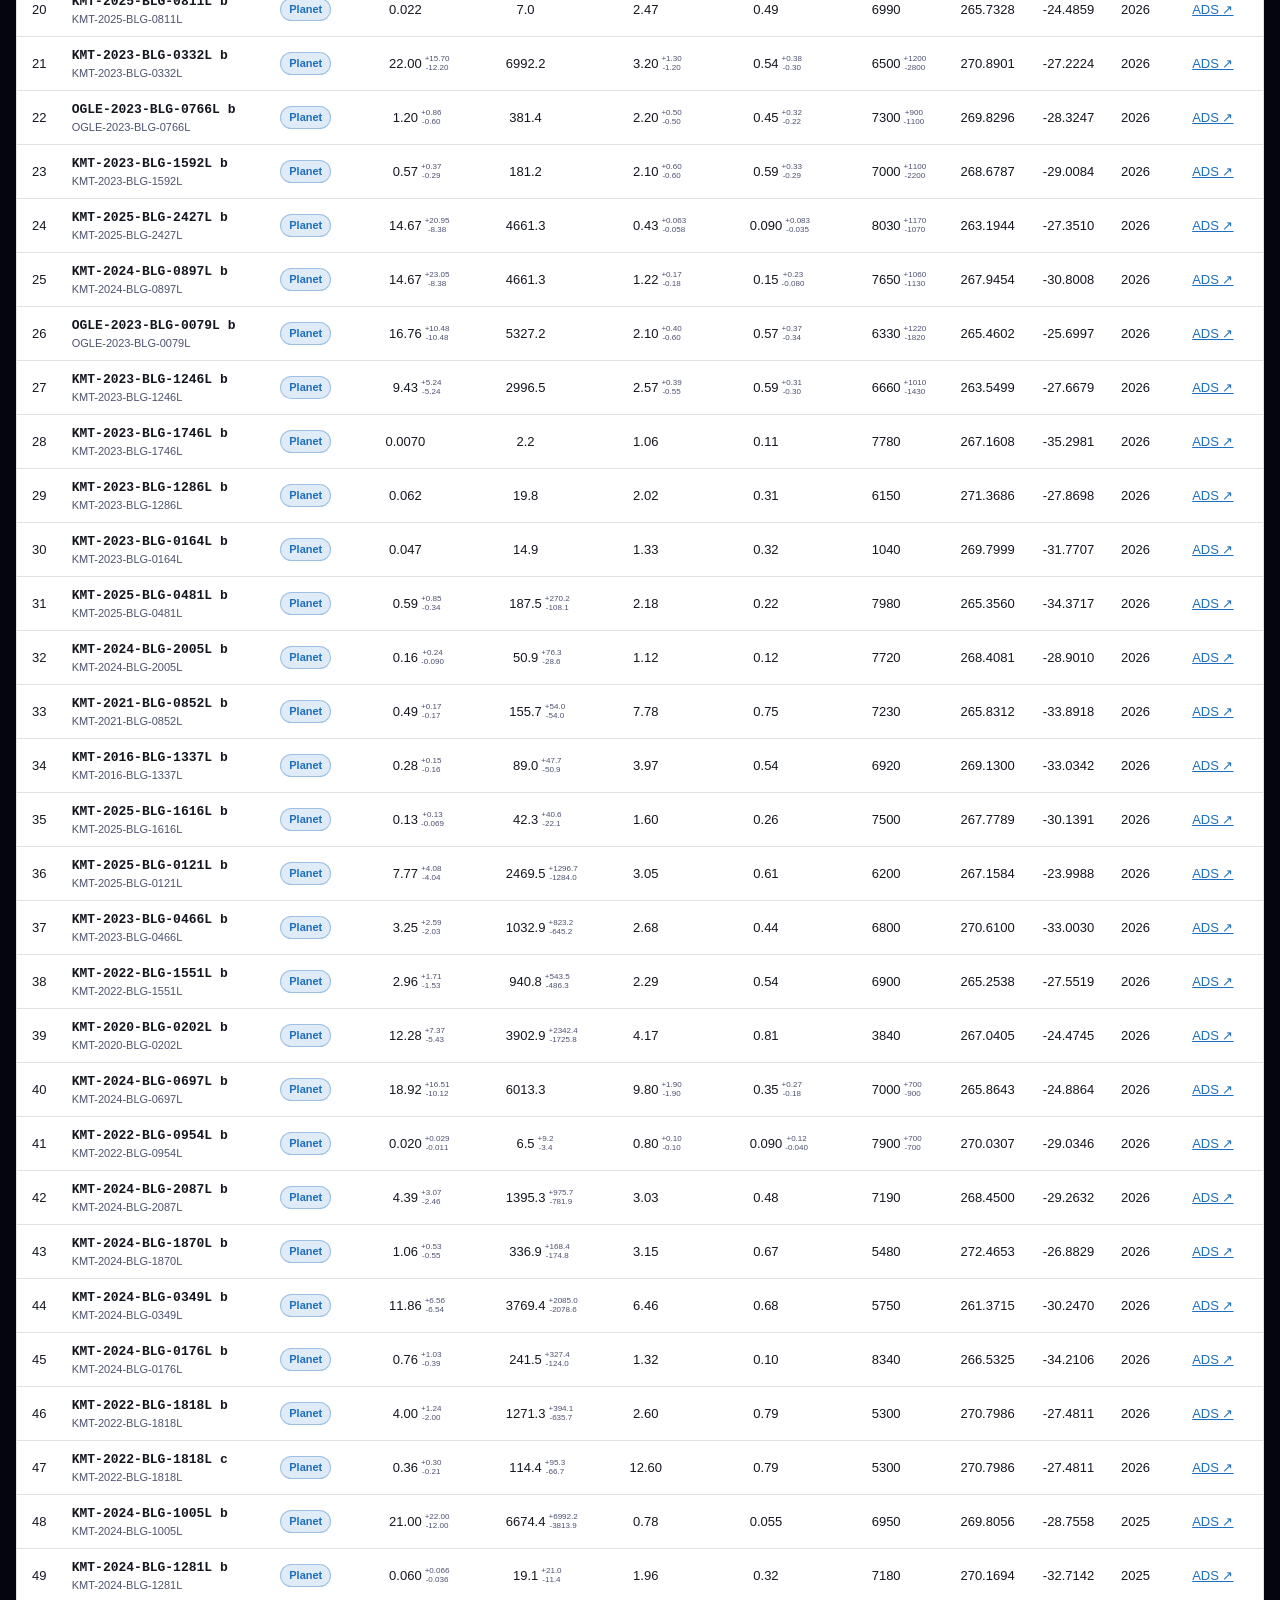
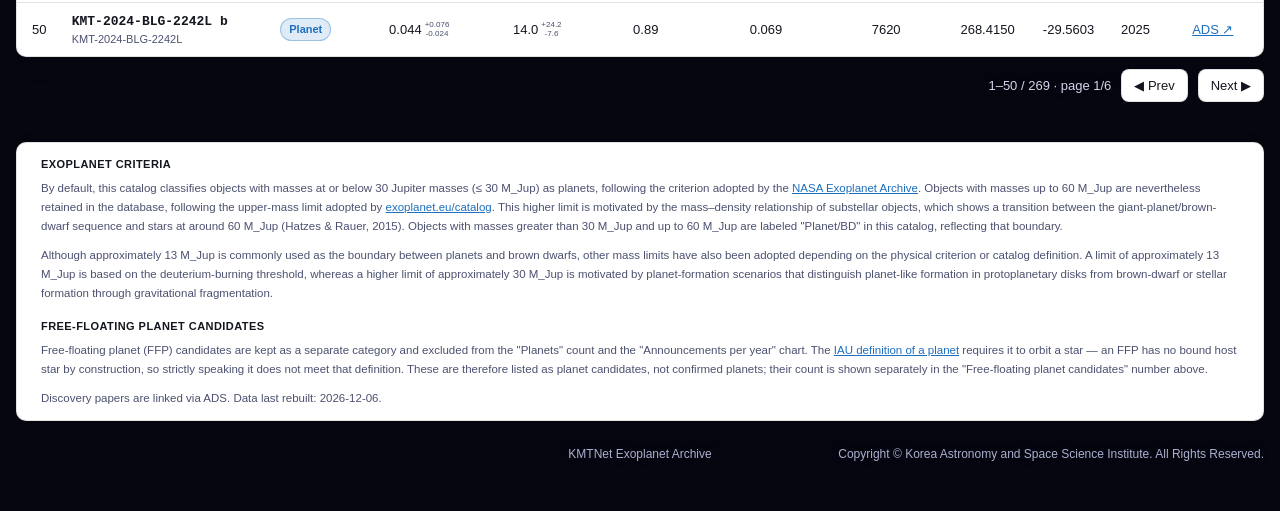
==== commit eede0799: "Add OGLE-2016-BLG-0523L b (Yang et al. 2026, ApJL 1011:L18) Very wide-orbit (~453 au projected separ" ====
--- a/index.html
+++ b/index.html
@@ -155,7 +155,7 @@
   <img src="assets/images/kensy-mascot.svg" alt="" />
 </button>
 
-<script src="assets/data/planets.js?v=20261027c"></script>
+<script src="assets/data/planets.js?v=20261105a"></script>
 <script src="assets/js/app.js?v=20260928a"></script>
 <script>document.getElementById("buildDate").textContent = new Date(document.lastModified).toISOString().slice(0,10);</script>
 <script>
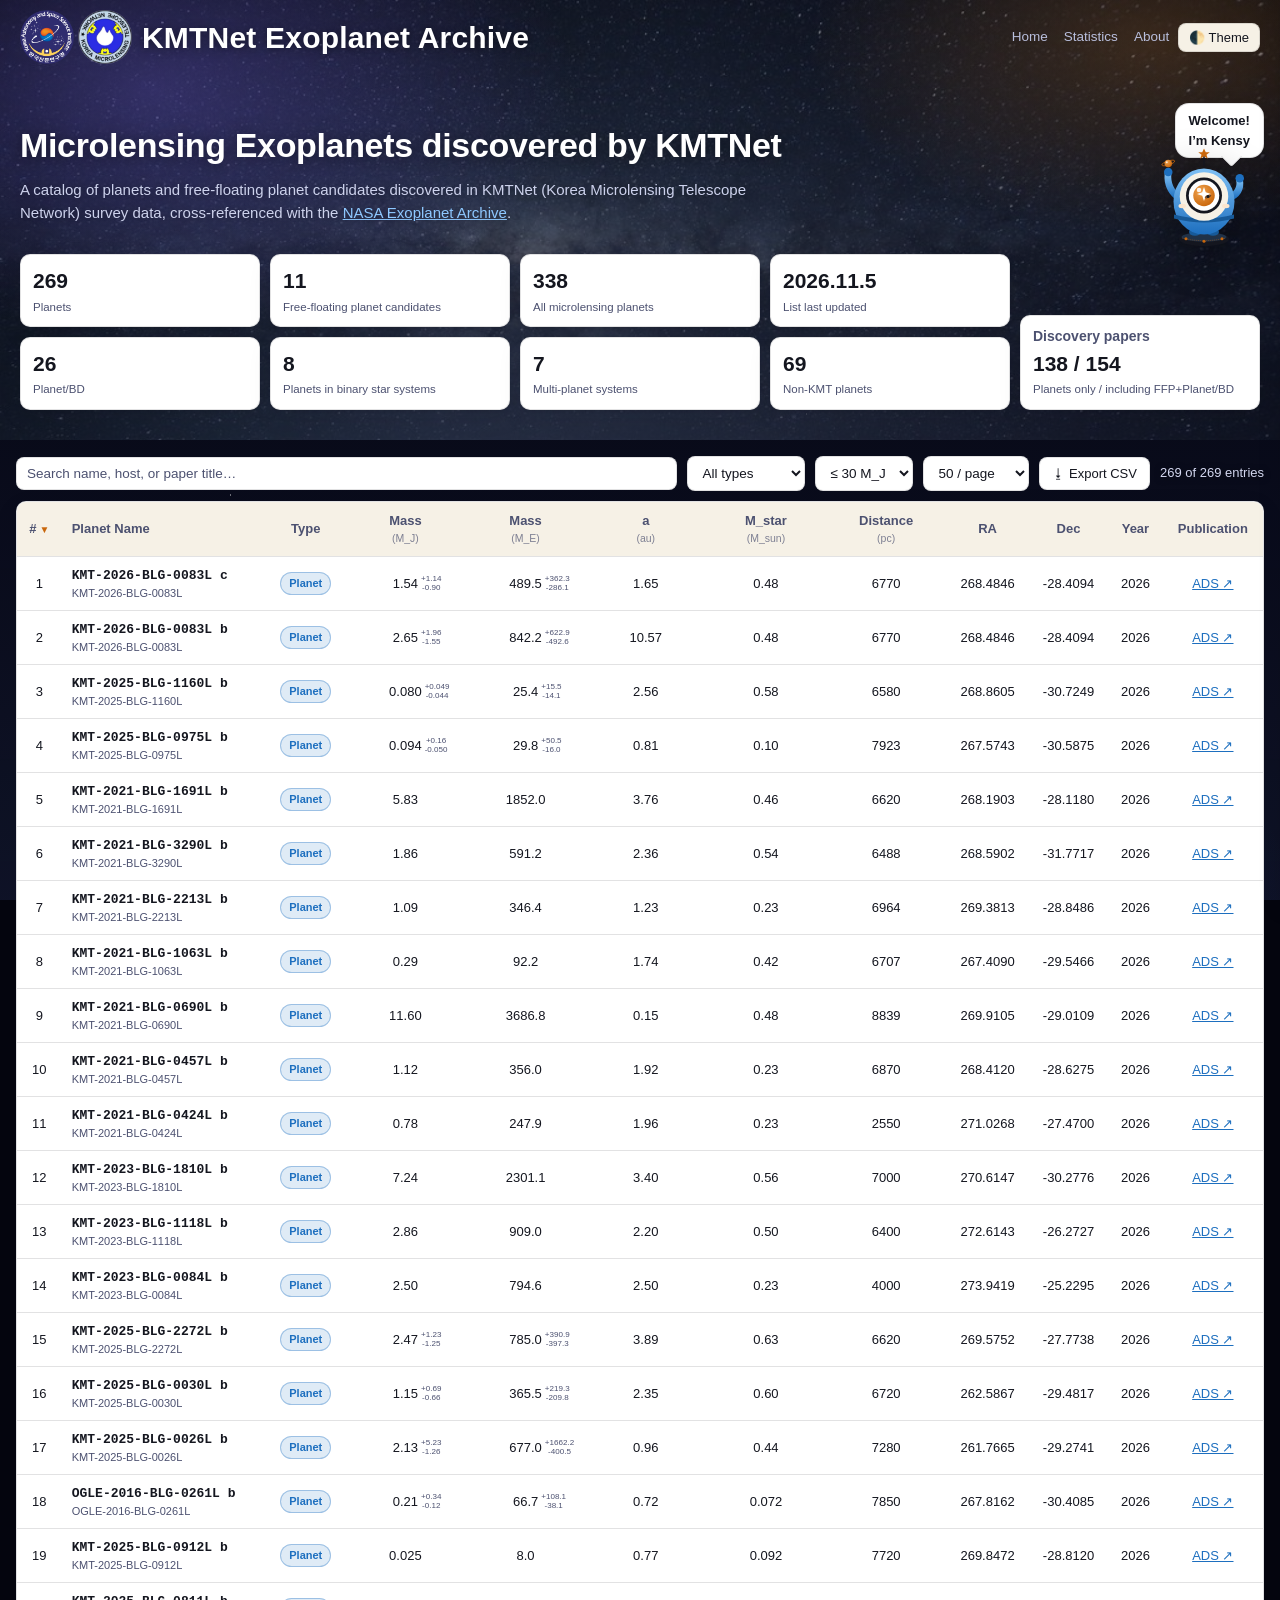
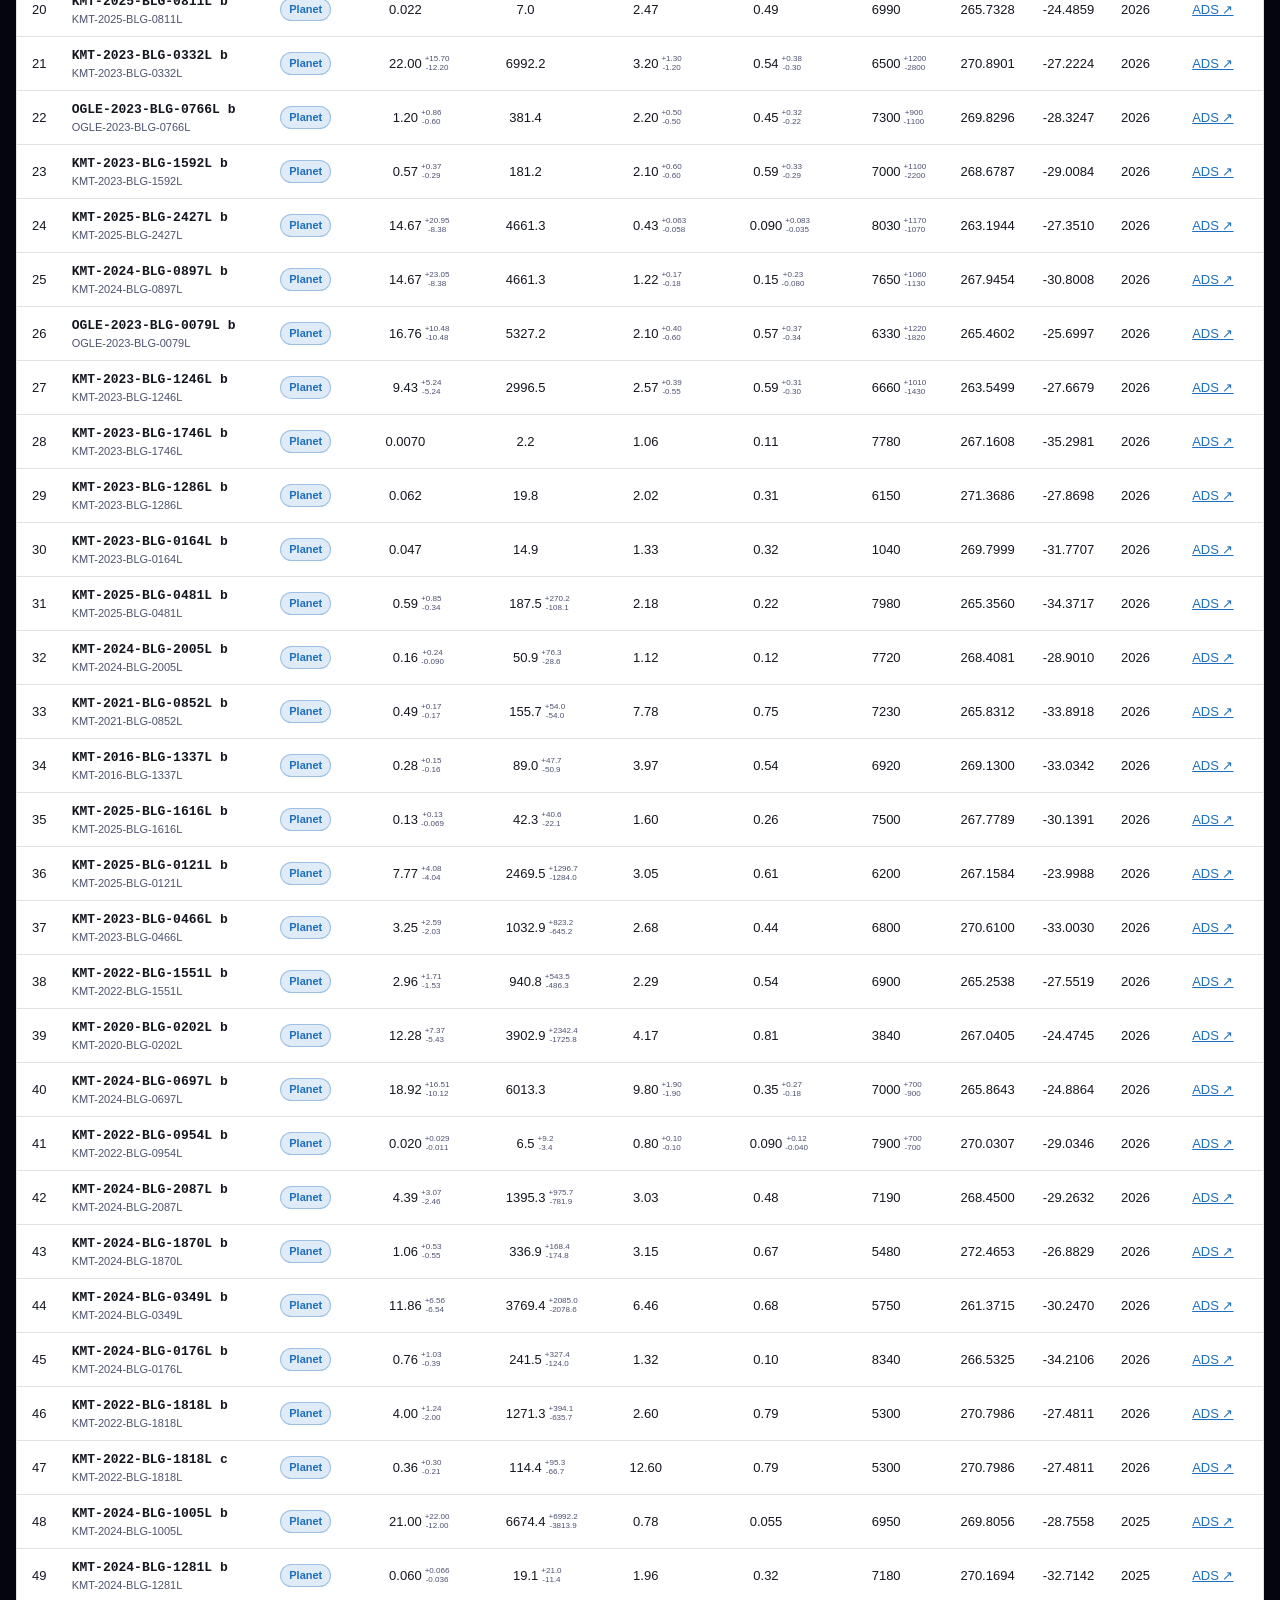
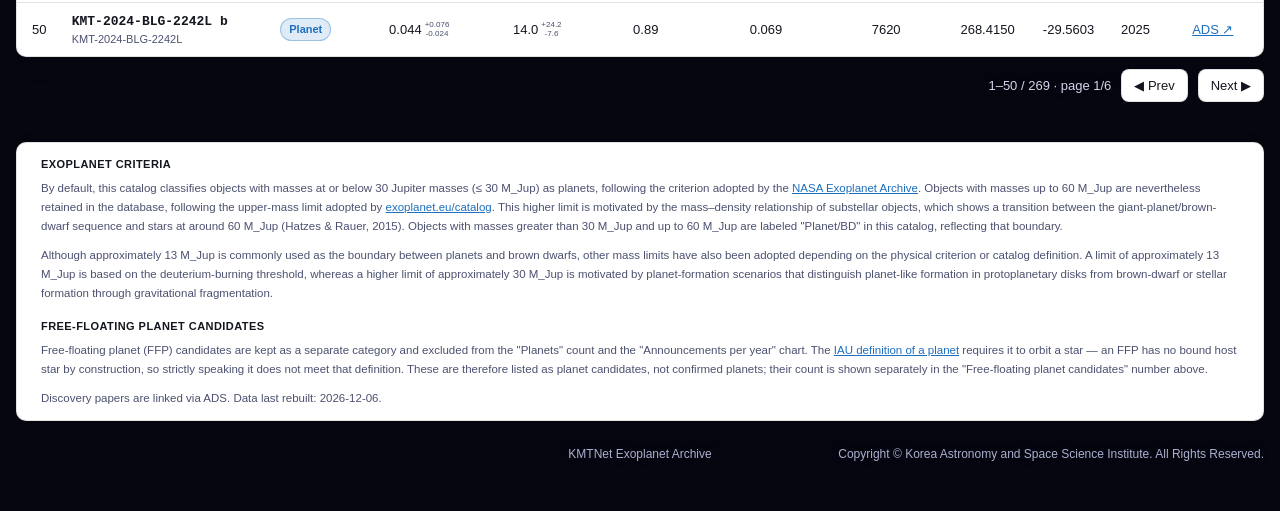
==== commit ddb0a6ec: "Fix missing disc_year for KMT-2021-BLG-1691L b disc_year tracks each paper's publication/announcemen" ====
--- a/index.html
+++ b/index.html
@@ -155,7 +155,7 @@
   <img src="assets/images/kensy-mascot.svg" alt="" />
 </button>
 
-<script src="assets/data/planets.js?v=20261105a"></script>
+<script src="assets/data/planets.js?v=20261105b"></script>
 <script src="assets/js/app.js?v=20260928a"></script>
 <script>document.getElementById("buildDate").textContent = new Date(document.lastModified).toISOString().slice(0,10);</script>
 <script>
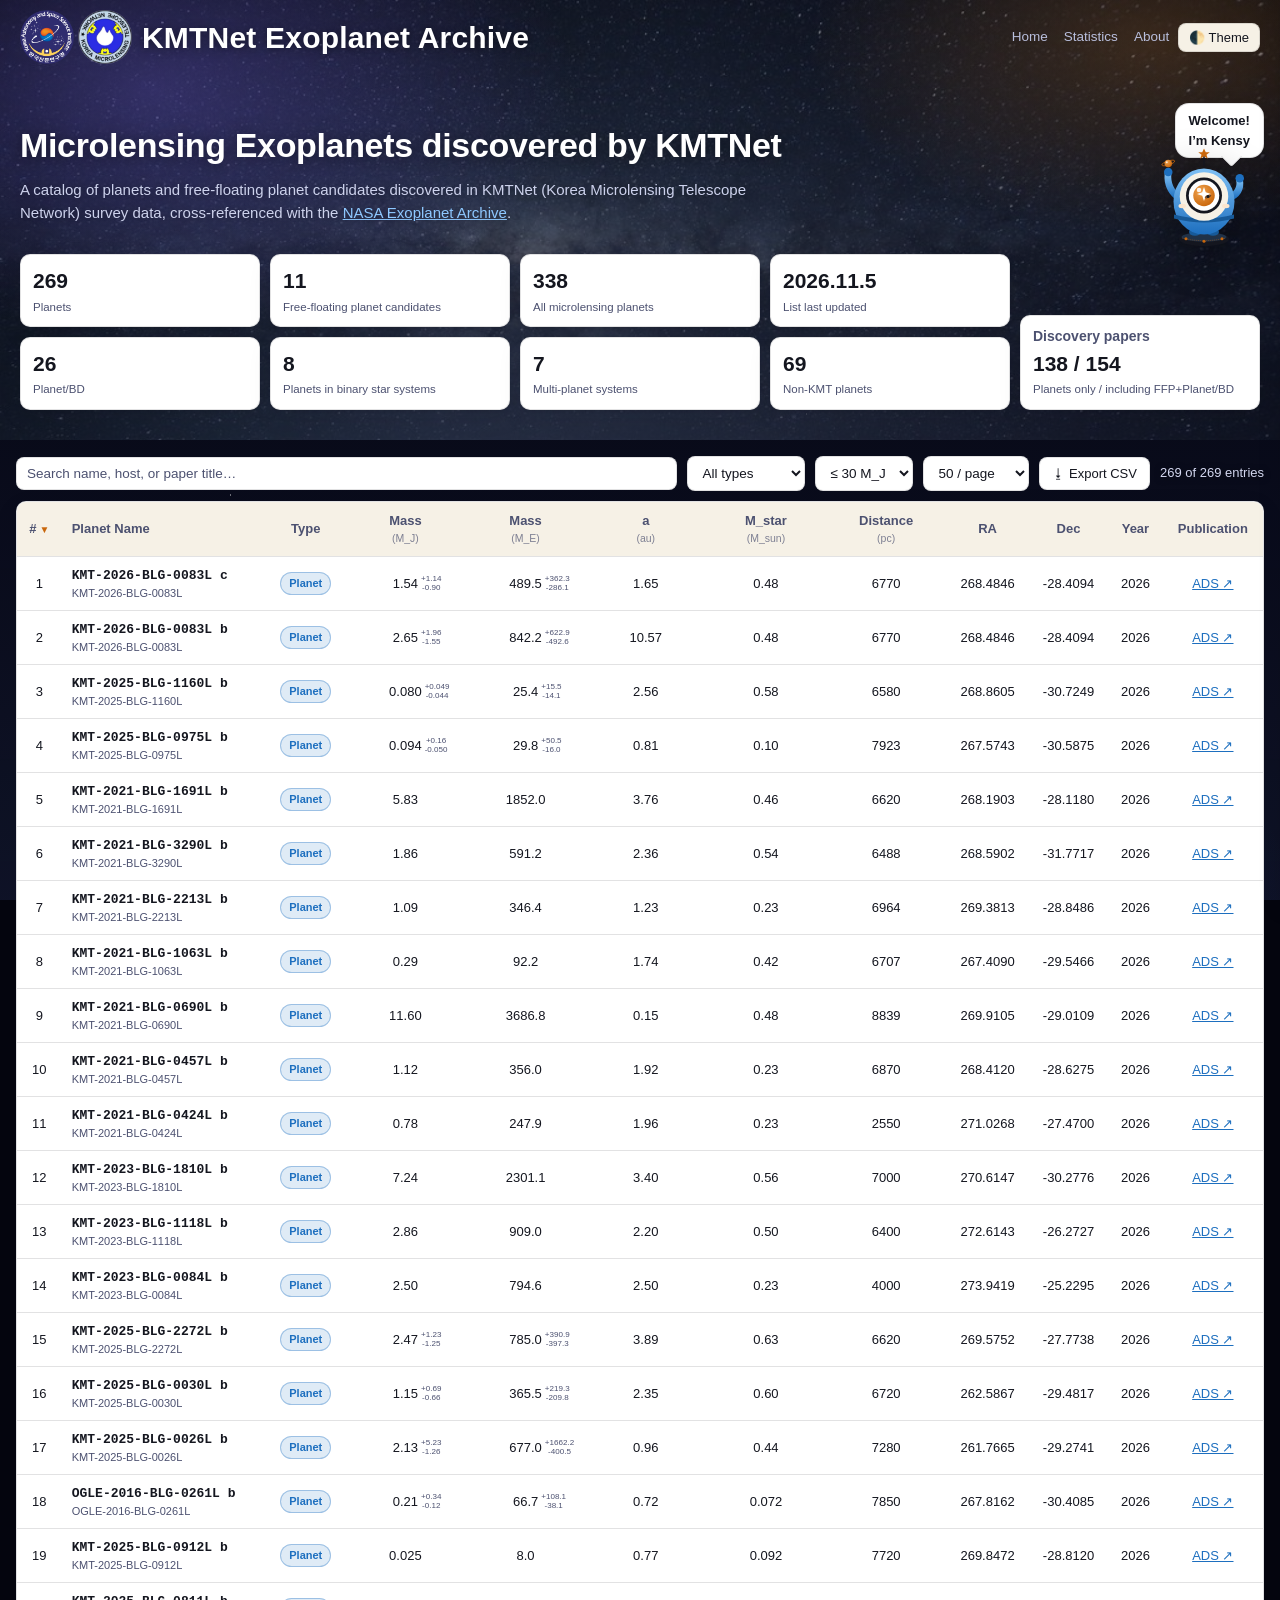
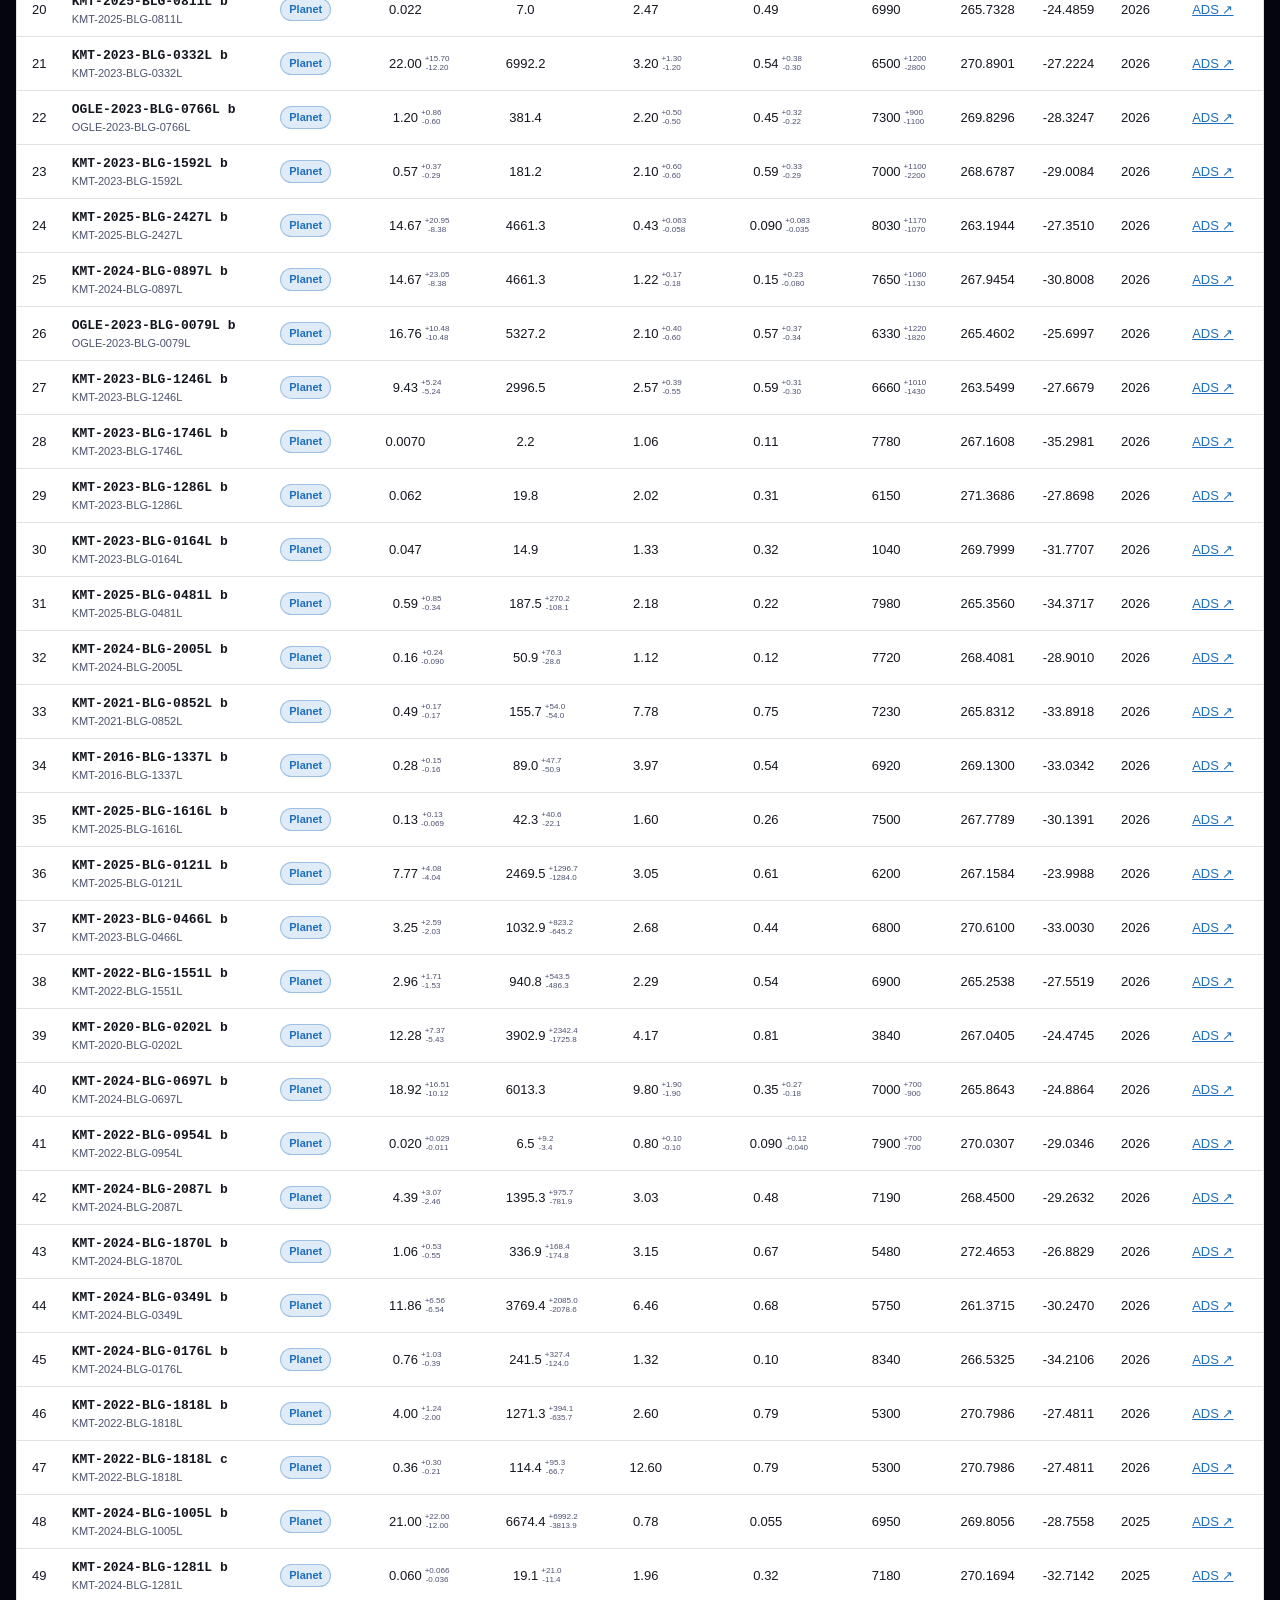
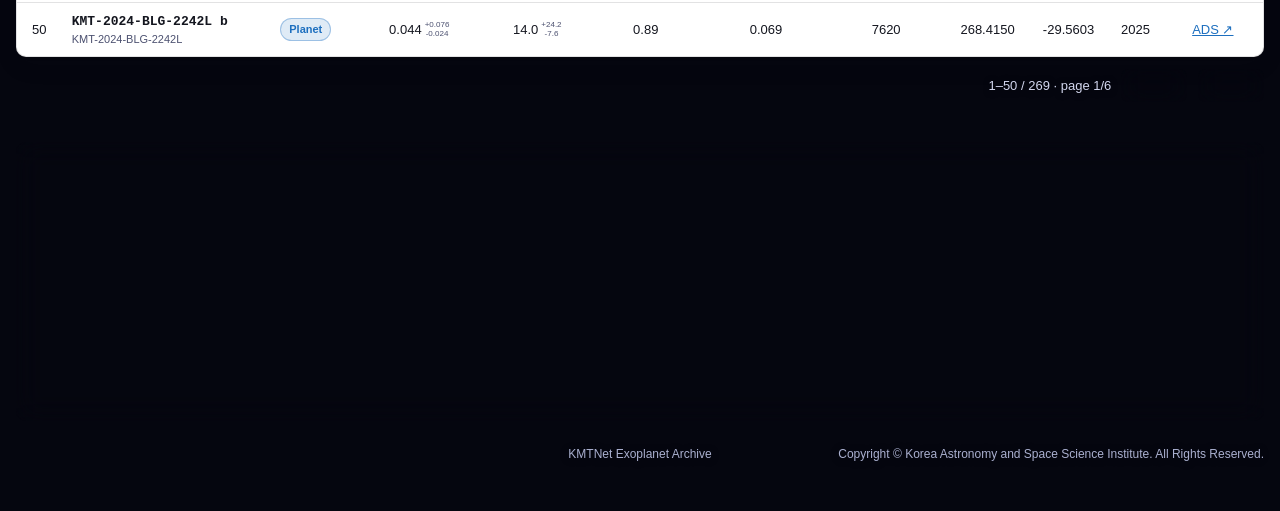
==== commit 292bb1bf: "Add a mass-ratio-by-year chart to the Statistics page Same planet-to-host mass ratio distribution as" ====
--- a/index.html
+++ b/index.html
@@ -5,7 +5,7 @@
 <meta name="viewport" content="width=device-width, initial-scale=1" />
 <title>KMTNet Exoplanet Archive</title>
 <meta name="description" content="A browsable catalog of exoplanets discovered by the Korea Microlensing Telescope Network (KMTNet), modeled after the NASA Exoplanet Archive." />
-<link rel="stylesheet" href="assets/css/style.css?v=20261026b" />
+<link rel="stylesheet" href="assets/css/style.css?v=20261105a" />
 </head>
 <body>
 <div class="wrap">
--- a/assets/css/style.css
+++ b/assets/css/style.css
@@ -26,6 +26,11 @@
   --sticky-header-bg: var(--bg-elev-2);
   --radius: 10px;
   --font-mono: "SFMono-Regular", Consolas, "Liberation Mono", Menlo, monospace;
+  /* Sequential blue ramp for the mass-ratio-by-year chart, oldest (lightest)
+     to most recent (most saturated) — one hue, light→dark, per year slot. */
+  --yr0: #b0cff2; --yr1: #9bc2ef; --yr2: #87b6eb; --yr3: #72a9e8;
+  --yr4: #5d9ce5; --yr5: #4890e1; --yr6: #3483de; --yr7: #2377d7;
+  --yr8: #206bc2; --yr9: #1c60ad; --yr10: #195498; --yr11: #154984;
 }
 
 :root:not([data-theme="light"]) {
@@ -45,6 +50,9 @@
     --row-hover: rgba(255, 255, 255, 0.06);
     --shadow: 0 1px 3px rgba(0, 0, 0, 0.4), 0 8px 28px rgba(0, 0, 0, 0.35);
     --sticky-header-bg: rgba(18, 20, 30, 0.92);
+    --yr0: #1f61ad; --yr1: #2169bb; --yr2: #2472ca; --yr3: #2a7bd8;
+    --yr4: #3a86dc; --yr5: #4a8fdf; --yr6: #5999e2; --yr7: #69a3e5;
+    --yr8: #79ade7; --yr9: #89b6ea; --yr10: #99c0ed; --yr11: #a8caf0;
   }
 }
 
@@ -64,6 +72,9 @@
   --row-hover: rgba(255, 255, 255, 0.06);
   --shadow: 0 1px 3px rgba(0, 0, 0, 0.4), 0 8px 28px rgba(0, 0, 0, 0.35);
   --sticky-header-bg: rgba(18, 20, 30, 0.92);
+  --yr0: #1f61ad; --yr1: #2169bb; --yr2: #2472ca; --yr3: #2a7bd8;
+  --yr4: #3a86dc; --yr5: #4a8fdf; --yr6: #5999e2; --yr7: #69a3e5;
+  --yr8: #79ade7; --yr9: #89b6ea; --yr10: #99c0ed; --yr11: #a8caf0;
 }
 
 * { box-sizing: border-box; }
@@ -497,6 +508,14 @@
 .data-chart .year-group:hover .bar-hit,
 .data-chart .hist-group:hover .bar-hit { fill: color-mix(in srgb, var(--text) 8%, transparent); }
 
+.data-chart .yr-bar-0 { fill: var(--yr0); } .data-chart .yr-bar-1 { fill: var(--yr1); }
+.data-chart .yr-bar-2 { fill: var(--yr2); } .data-chart .yr-bar-3 { fill: var(--yr3); }
+.data-chart .yr-bar-4 { fill: var(--yr4); } .data-chart .yr-bar-5 { fill: var(--yr5); }
+.data-chart .yr-bar-6 { fill: var(--yr6); } .data-chart .yr-bar-7 { fill: var(--yr7); }
+.data-chart .yr-bar-8 { fill: var(--yr8); } .data-chart .yr-bar-9 { fill: var(--yr9); }
+.data-chart .yr-bar-10 { fill: var(--yr10); } .data-chart .yr-bar-11 { fill: var(--yr11); }
+.data-chart .yr-seg:hover { fill-opacity: 0.75; }
+
 .data-chart .grid-line { stroke: var(--border); stroke-width: 1; opacity: 0.6; }
 .data-chart .axis-title { fill: var(--text-dim); font-size: 10.5px; font-weight: 600; letter-spacing: 0.02em; }
 .data-chart .point { fill: var(--planet); fill-opacity: 0.8; stroke: var(--bg-elev); stroke-width: 0.5; r: 4; transition: r 120ms ease, fill-opacity 120ms ease; }
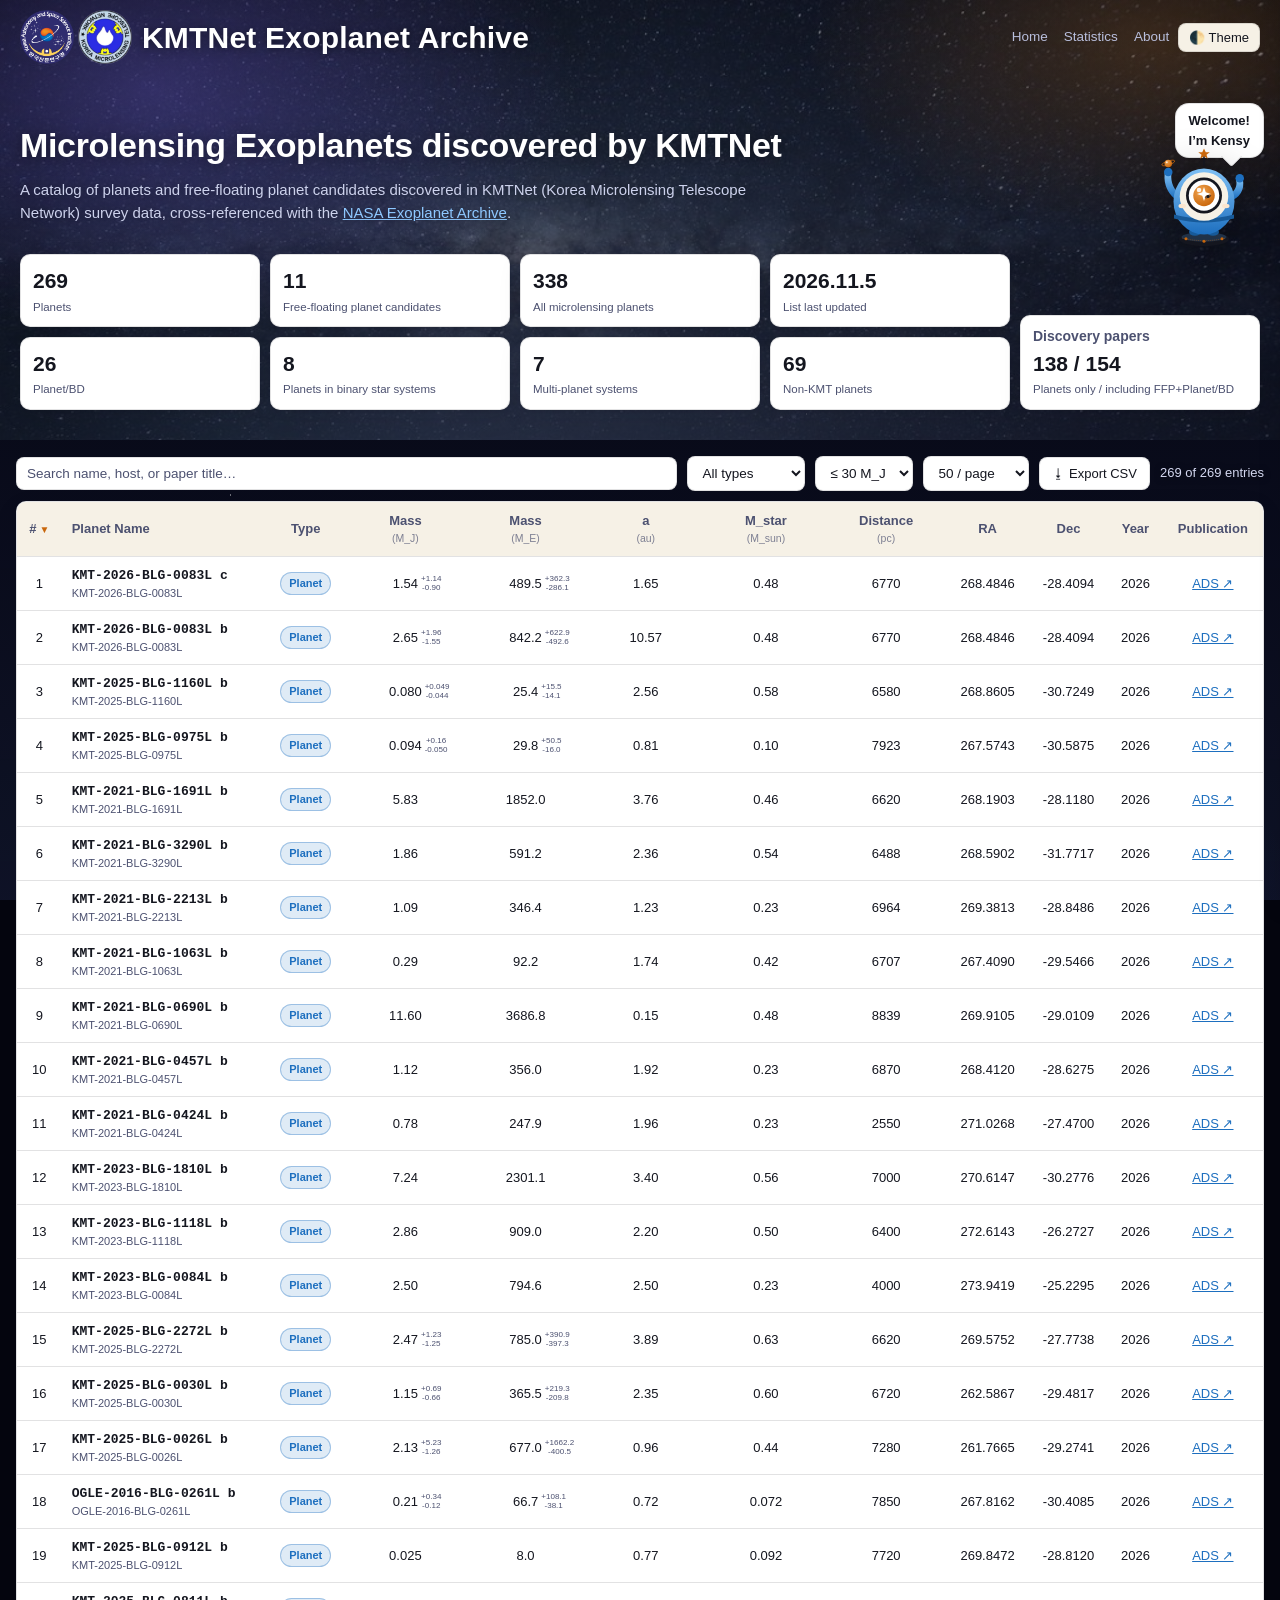
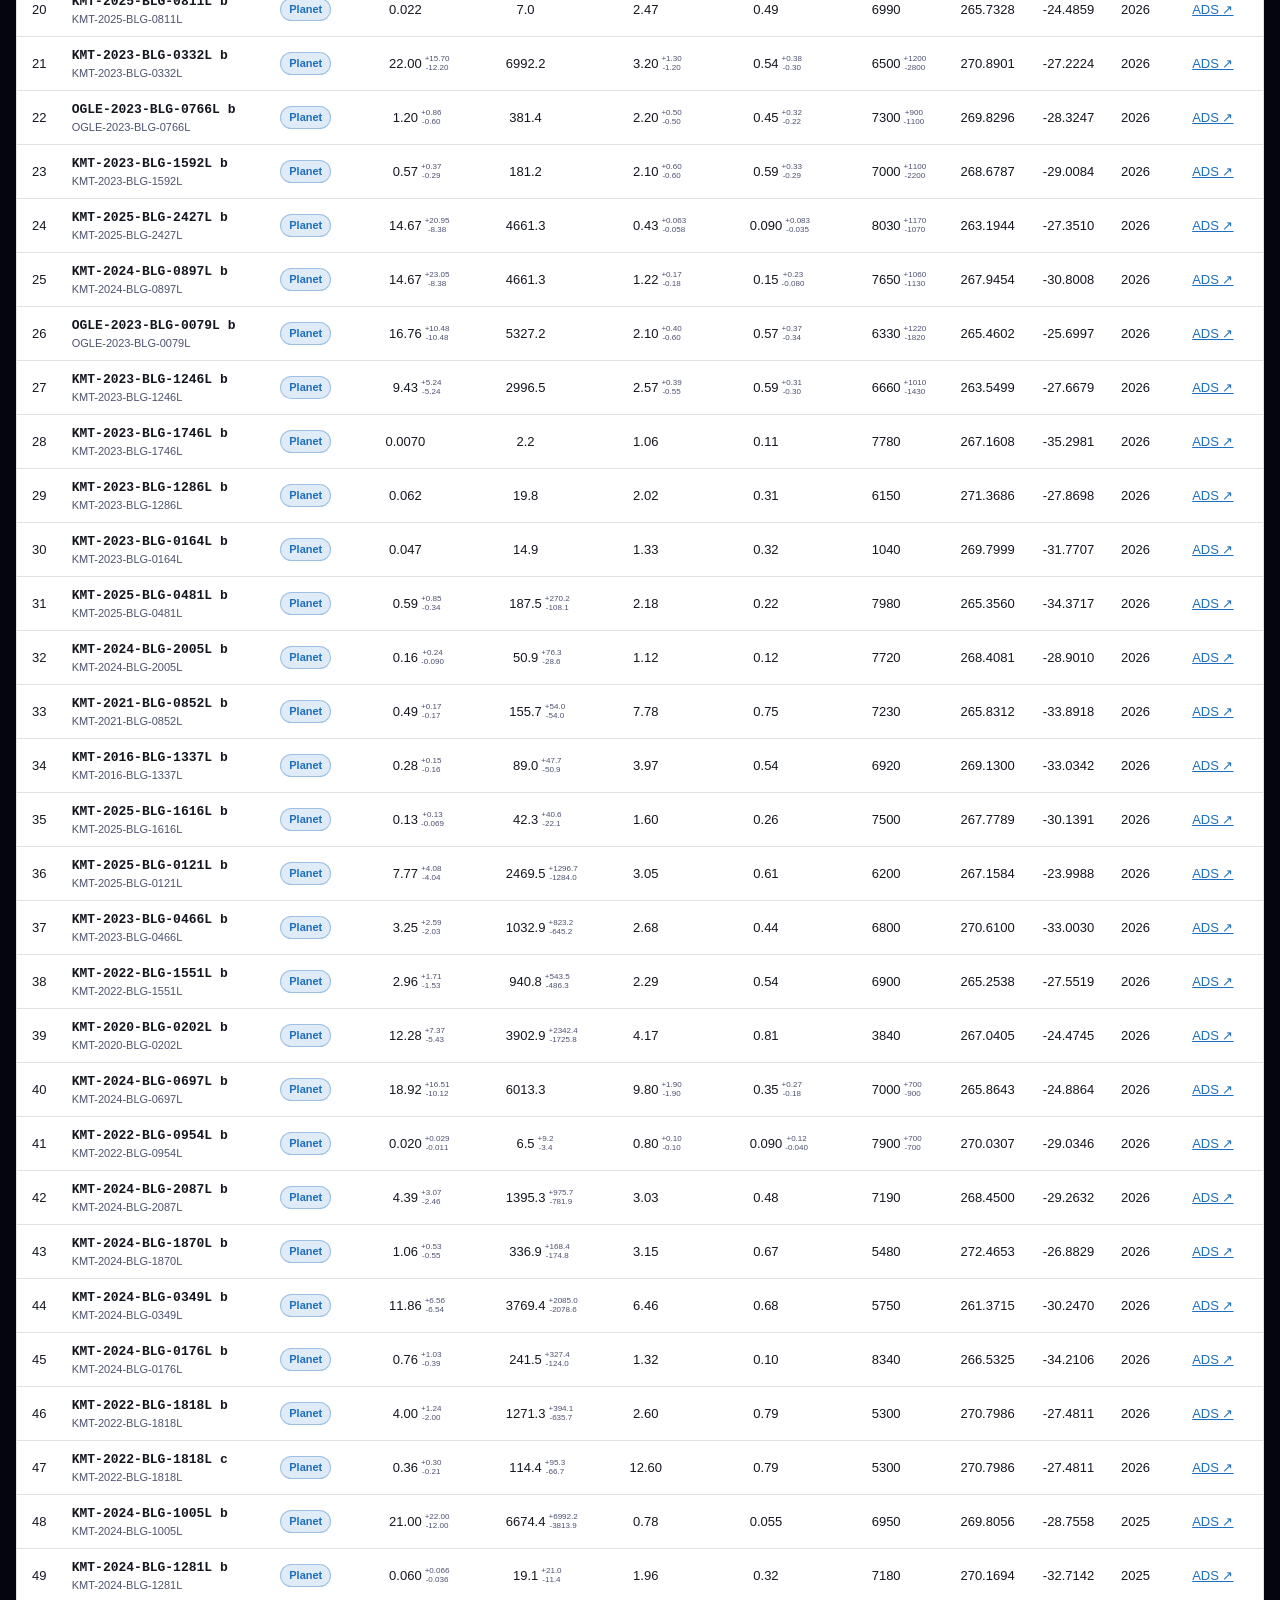
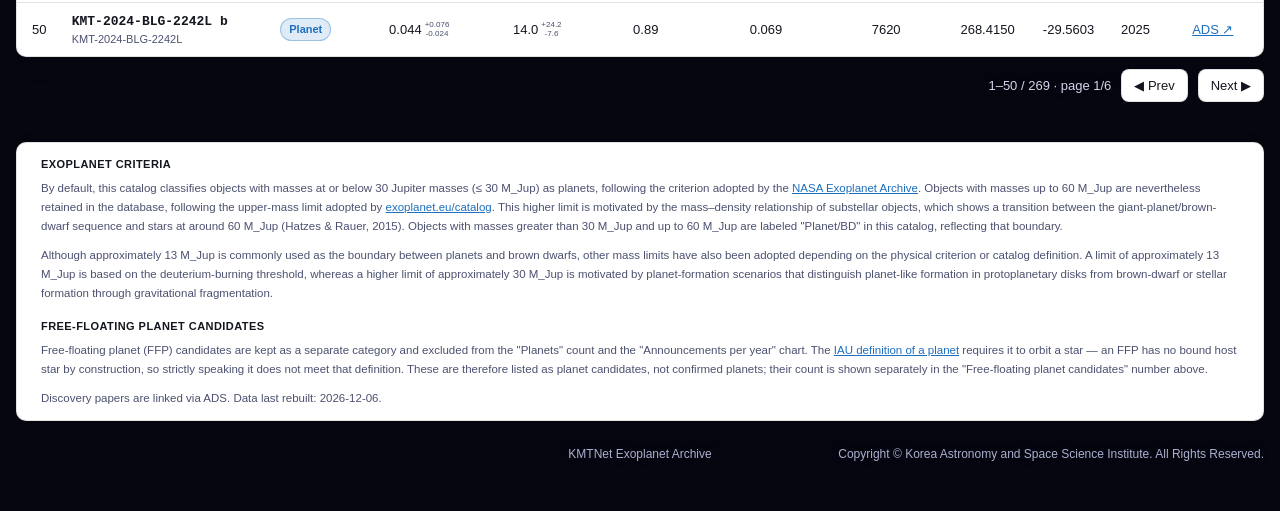
==== commit 70e86014: "Show the log(q) ≤ -4 count on the mass-ratio-by-year chart Adds a dashed cutoff line at log10(q) = -" ====
--- a/index.html
+++ b/index.html
@@ -5,7 +5,7 @@
 <meta name="viewport" content="width=device-width, initial-scale=1" />
 <title>KMTNet Exoplanet Archive</title>
 <meta name="description" content="A browsable catalog of exoplanets discovered by the Korea Microlensing Telescope Network (KMTNet), modeled after the NASA Exoplanet Archive." />
-<link rel="stylesheet" href="assets/css/style.css?v=20261105a" />
+<link rel="stylesheet" href="assets/css/style.css?v=20261105d" />
 </head>
 <body>
 <div class="wrap">
--- a/assets/css/style.css
+++ b/assets/css/style.css
@@ -26,11 +26,11 @@
   --sticky-header-bg: var(--bg-elev-2);
   --radius: 10px;
   --font-mono: "SFMono-Regular", Consolas, "Liberation Mono", Menlo, monospace;
-  /* Sequential blue ramp for the mass-ratio-by-year chart, oldest (lightest)
-     to most recent (most saturated) — one hue, light→dark, per year slot. */
-  --yr0: #b0cff2; --yr1: #9bc2ef; --yr2: #87b6eb; --yr3: #72a9e8;
-  --yr4: #5d9ce5; --yr5: #4890e1; --yr6: #3483de; --yr7: #2377d7;
-  --yr8: #206bc2; --yr9: #1c60ad; --yr10: #195498; --yr11: #154984;
+  /* Viridis ramp for the mass-ratio-by-year chart, oldest (dark purple) to
+     most recent (yellow), per year slot — matches the reference figure. */
+  --yr0: #440154; --yr1: #482173; --yr2: #433e85; --yr3: #38588c;
+  --yr4: #2d708e; --yr5: #25858e; --yr6: #1e9b8a; --yr7: #2ab07f;
+  --yr8: #52c569; --yr9: #86d549; --yr10: #c2df23; --yr11: #fde725;
 }
 
 :root:not([data-theme="light"]) {
@@ -50,9 +50,11 @@
     --row-hover: rgba(255, 255, 255, 0.06);
     --shadow: 0 1px 3px rgba(0, 0, 0, 0.4), 0 8px 28px rgba(0, 0, 0, 0.35);
     --sticky-header-bg: rgba(18, 20, 30, 0.92);
-    --yr0: #1f61ad; --yr1: #2169bb; --yr2: #2472ca; --yr3: #2a7bd8;
-    --yr4: #3a86dc; --yr5: #4a8fdf; --yr6: #5999e2; --yr7: #69a3e5;
-    --yr8: #79ade7; --yr9: #89b6ea; --yr10: #99c0ed; --yr11: #a8caf0;
+    /* Same viridis ramp, darkest two steps lifted so they still read
+       against the dark starfield background. */
+    --yr0: #9302b5; --yr1: #59298f; --yr2: #433e85; --yr3: #38588c;
+    --yr4: #2d708e; --yr5: #268892; --yr6: #1e9b8a; --yr7: #2ab07f;
+    --yr8: #52c569; --yr9: #86d549; --yr10: #c2df23; --yr11: #fde725;
   }
 }
 
@@ -72,9 +74,9 @@
   --row-hover: rgba(255, 255, 255, 0.06);
   --shadow: 0 1px 3px rgba(0, 0, 0, 0.4), 0 8px 28px rgba(0, 0, 0, 0.35);
   --sticky-header-bg: rgba(18, 20, 30, 0.92);
-  --yr0: #1f61ad; --yr1: #2169bb; --yr2: #2472ca; --yr3: #2a7bd8;
-  --yr4: #3a86dc; --yr5: #4a8fdf; --yr6: #5999e2; --yr7: #69a3e5;
-  --yr8: #79ade7; --yr9: #89b6ea; --yr10: #99c0ed; --yr11: #a8caf0;
+  --yr0: #9302b5; --yr1: #59298f; --yr2: #433e85; --yr3: #38588c;
+  --yr4: #2d708e; --yr5: #268892; --yr6: #1e9b8a; --yr7: #2ab07f;
+  --yr8: #52c569; --yr9: #86d549; --yr10: #c2df23; --yr11: #fde725;
 }
 
 * { box-sizing: border-box; }
@@ -514,7 +516,10 @@
 .data-chart .yr-bar-6 { fill: var(--yr6); } .data-chart .yr-bar-7 { fill: var(--yr7); }
 .data-chart .yr-bar-8 { fill: var(--yr8); } .data-chart .yr-bar-9 { fill: var(--yr9); }
 .data-chart .yr-bar-10 { fill: var(--yr10); } .data-chart .yr-bar-11 { fill: var(--yr11); }
+.data-chart .yr-seg { stroke: var(--bg-elev); stroke-width: 0.5; }
 .data-chart .yr-seg:hover { fill-opacity: 0.75; }
+.data-chart .cutoff-line { stroke: var(--text-dim); stroke-width: 1; stroke-dasharray: 3 2; }
+.data-chart .cutoff-label { fill: var(--text); font-size: 10.5px; font-weight: 700; }
 
 .data-chart .grid-line { stroke: var(--border); stroke-width: 1; opacity: 0.6; }
 .data-chart .axis-title { fill: var(--text-dim); font-size: 10.5px; font-weight: 600; letter-spacing: 0.02em; }
